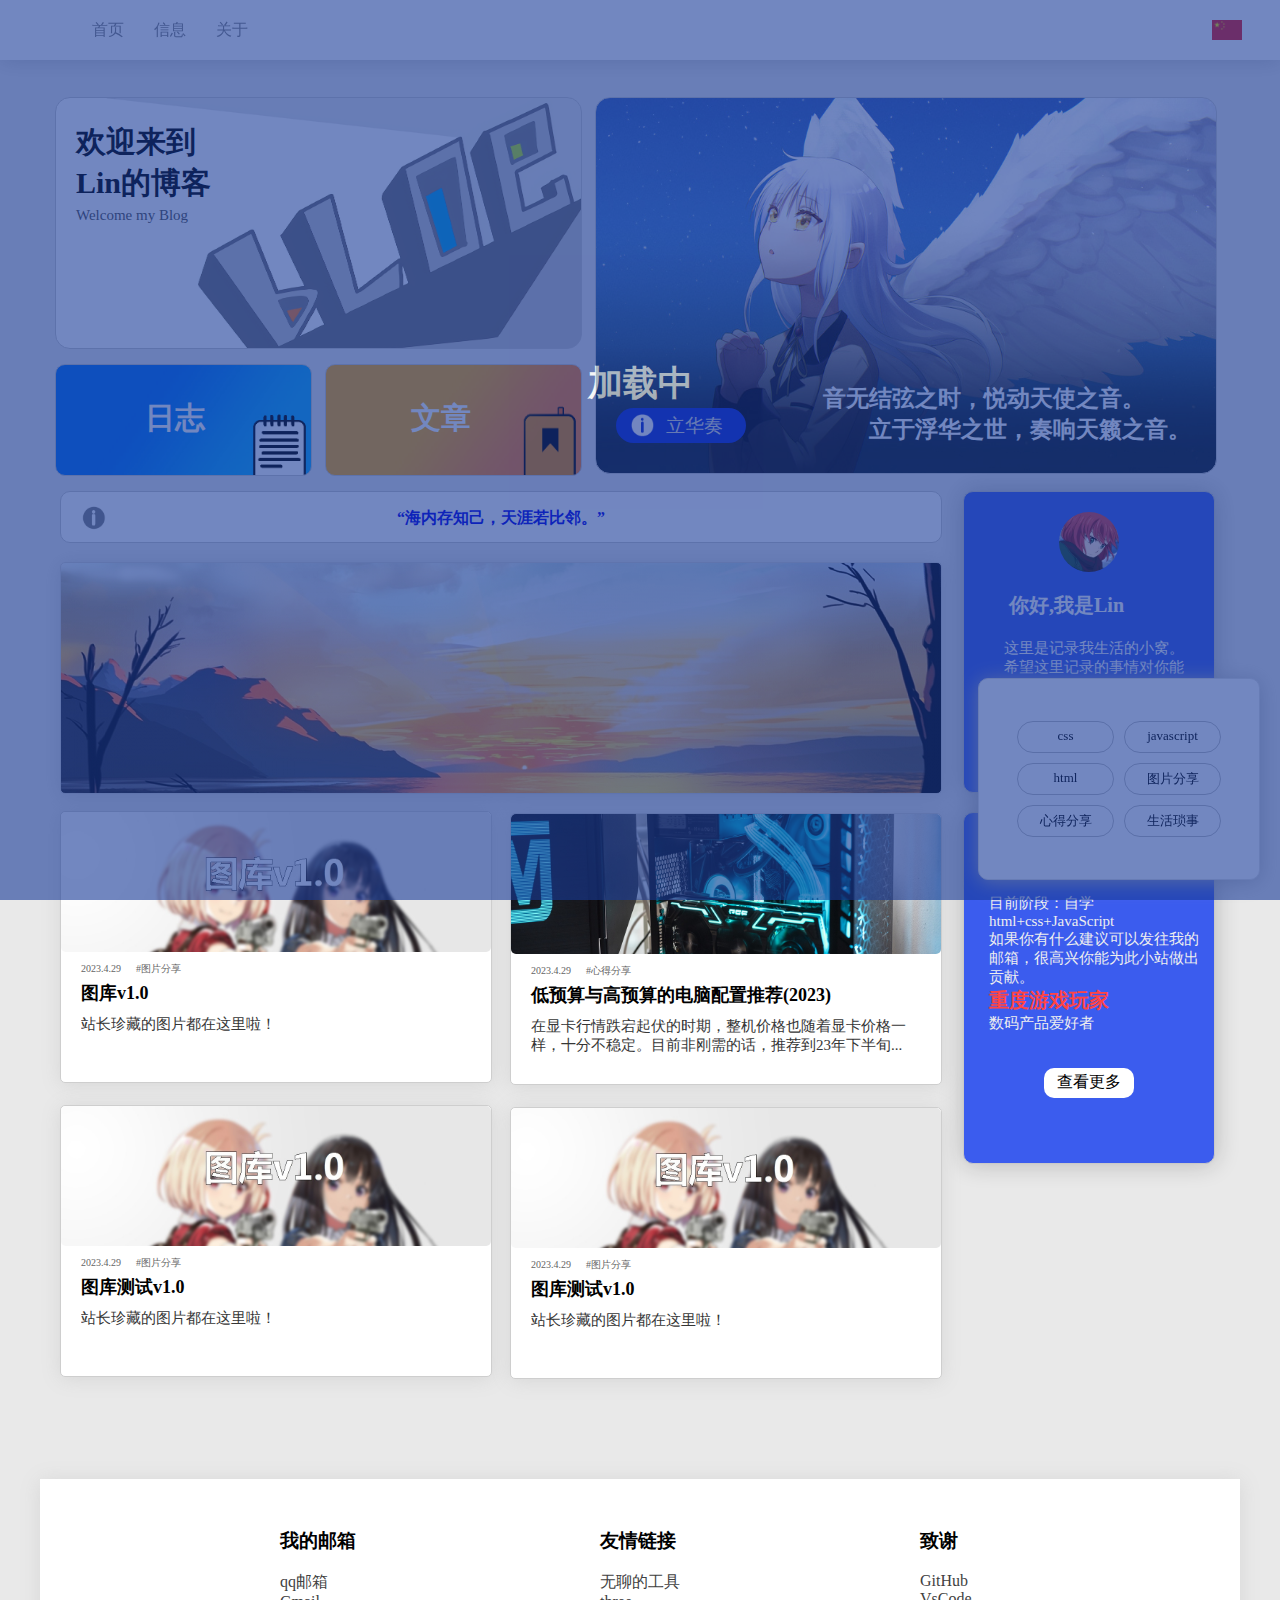
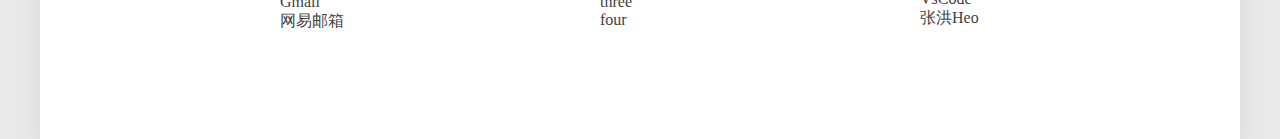
==== index.html @ e75328a0 "Add files via upload" ====
<!DOCTYPE html>
<html lang="en">
<head>
    <meta charset="UTF-8">
    <meta http-equiv="X-UA-Compatible" content="IE=edge">
    <meta name="viewport" content="width=device-width, initial-scale=1.0">
    <title>blog</title>
    <link rel="stylesheet" href="./css/top.css">
    <link rel="stylesheet" href="./css/home.css">
    <link rel="stylesheet" href="./css/home-m.css">
    <script src="https://code.jquery.com/jquery-3.5.1.min.js"></script>
    <script type="text/javascript">
        document.onreadystatechange = function() {
            if (document.readyState == "complete") {
                setTimeout(function() {
                    $(".loading").fadeOut(500);
                }, 500);
            }
        }
    </script>
</head>
<body>
     <!-- 加载页面 -->
     <div class="loading">
        <b id="jiazai" style="color: #ffffff; position: absolute; left: 50%;transform: translateX(-50%);top: 40%; font-size: 35px; ">加载中</b>
        <!-- <p style="color: #ffffff; position: absolute; left: 50%;transform: translateX(-50%);top: 50%; font-size: 17px; ">本网页自动播放音乐，注意调整音量！</p> -->
        <div class="loader"></div>
    </div>
    <div id="html">
    <div class="top">
        <div id="guoqi"><img src="./img/国旗1024.png" alt="" id="guoqi1"></div>
        <ul id="biaoqian">
            <li><a href="#">首页</a></li>
            <li><a href="#">信息</a></li>
            <li><a href="#about">关于</a></li>
        </ul>
    </div>
    
    <div class="tool">
        <div id="music">
            <iframe frameborder="no" border="0" loading="lazy" onload="alert('iframe lazy...'); marginwidth="0" marginheight="0" width=280 height=80 src="https://music.163.com/outchain/player?type=2&id=1903373190&auto=0&height=66"></iframe>
            <iframe frameborder="no" border="0" loading="lazy" onload="alert('iframe lazy...'); marginwidth="0" marginheight="0" width=280 height=80 src="https://music.163.com/outchain/player?type=2&id=1870469768&auto=0&height=66"></iframe>
        </div>
        <div class="classify"><p class="zi">css</p></div>
        <div class="classify"><p class="zi">javascript</p></div>
        <div class="classify"><p class="zi">html</p></div>
        <div class="classify"><p class="zi">图片分享</p></div>
        <div class="classify"><p class="zi">心得分享</p></div>
        <div class="classify"><p class="zi">生活琐事</p></div>
    </div>
    <!-- 主页 -->
    <div class="home">
        <div id="div5">
            <div id="div1" class="neiron" style="width:525px; background-image: url(./img/home1.png);background-repeat: no-repeat;">
            <b class="b" style="font-size:30px; margin: 20px; position: absolute; top: 20px;">欢迎来到<br>Lin的博客</b>
            <p style="position: absolute; top:105px; margin:20px; color: rgb(85, 85, 85); font-size: 15px;">Welcome my Blog</p></div>
        </div>
    <div id="div14">
        <div id="lan" class="neiron" style="position: absolute; left: 540px; top: 0px; height: 375px; background-image: url(./img/home.jpg); background-size: 140% 160%; background-repeat: no-repeat;">
            <b class="b" id="b003" style="color: white; position:absolute ;top:285px; font-size: 23px; right: 25px; font-family: KaiTi;" >
            音无结弦之时，悦动天使之音。<br>&nbsp&nbsp&nbsp&nbsp&nbsp&nbsp&nbsp&nbsp立于浮华之世，奏响天籁之音。
            </b>
            <div id="button" onclick="window.open('https://mzh.moegirl.org.cn/%E7%AB%8B%E5%8D%8E%E5%A5%8F');">
                <img id="img2" src="./img/about.png" alt="" style="width:23px; position:absolute; left: 15px; top: 6px;">
                <p id="p01" style="color: rgb(223, 223, 223); font-size: 19px; position: absolute; top: -14px; left: 50px;">立华奏</p>
            </div>
        </div>
    </div>

        <div id="div4">
            <div onclick="window.open('./log.html');" id="div2" class="anjian" style=" background-image: url(./img/log.jpg); background-size: 110% 110%; background-repeat: no-repeat;" >
            <b class="b01" id="b02" style="color:white; font-size:30px;">日志</b>
            </div>
            <div id="div3" class="anjian" style="background-image: url(./img/book.jpg); background-size: 110% 110%; background-repeat: no-repeat;">
            <b class="b01" id="b01" style="color:white; font-size:30px;">文章</b>
            </div>
        </div>
        
    <div id="div12">
        <div id="about" class="myself">
            <div id="div13" style="width:60px; height:60px; border-radius:100px ;background-color:white; margin: 0 auto; background-image: url(./img/头像.jpg);background-size: 110% 100%;"></div>
            <b id="b03" style="font-size: 20px; color:white; margin:20px; position: relative; top: 40px; left: 25px;">你好,我是Lin</b>
            <p style="font-size: 15px; color:white; margin:20px; padding-right: 20px; position: relative; top: 40px; left: 20px;">这里是记录我生活的小窝。<br>希望这里记录的事情对你能有所启发和帮助。</p>
            <div id="tiaozhuang" style="width:40px; height:40px; border-radius:100px ;background-color:white;position: relative; top: 60px; left: 20px; background-image: url(./img/bilibili.png); background-size: 100% 100%; background-repeat: no-repeat; "  onclick="window.open('https://space.bilibili.com/533679724');"></div>
            <div id="tiaozhuang" class="tiaozhuang" style= "width:40px; height:40px; border-radius:100px ;background-color:white;position: relative; top: 20px; left: 70px; background-image: url(./img/qq.png); background-size: 100% 105%; background-repeat: no-repeat;"   onclick="window.open('https://user.qzone.qq.com/2802286938');"></div>
        </div>
        <div id="about2" class="myself" style="position: absolute; top:730px; height:350px;" >
           <b style="color:white; font-size: 30px; position: relative; left: 80px; top: 25px;"> 关于我</b>
           <p style="color:rgb(238, 238, 238); font-size: 15px; position: relative; left: 25px; top: 25px;padding-right: 30px;">目前阶段：自学html+css+JavaScript<br>如果你有什么建议可以发往我的邮箱，很高兴你能为此小站做出贡献。<br><b style="font-size: 20px; color:rgb(255, 68, 68)">重度游戏玩家</b><br>数码产品爱好者</p>
           <div id="more" style="width:90px; height:30px; border-radius: 10px; background-color: white; margin: 0 auto; margin-top: 60px;"><p style="text-align:center;padding-top:4px;">查看更多</p></div>
        </div>
    </div>
        <div id="div6">
            <div id="like"><a class="like" href="https://hanyu.baidu.com/shici/detail?from=kg1&highlight=%E6%B5%B7%E5%86%85%E5%AD%98%E7%9F%A5%E5%B7%B1%EF%BC%8C%E5%A4%A9%E6%B6%AF%E8%8B%A5%E6%AF%94%E9%82%BB%E3%80%82&pid=3d477208770e4d68b84823c7b040a8d6&srcid=51369"><p style="text-align: center; font-weight:bold;">“海内存知己，天涯若比邻。”</p></a>
            <div id="button2">
                <img src="./img/about2.png" alt="" style="width:25px; position:absolute; top: 12px; margin-left: 20px;">
            </div>
        </div>
        </div>
        
    <div id="say" style="background-image:url(./img/sun.png) ;">
    </div>

    <div id="div11">
        <div id="div7" class="wenzhang">
           <div id="img1" style="width: 100%; height:140px; background-color: rgb(197, 197, 197); background-image: url(./img/neiron01.jpg); background-size: 100% 250%; background-repeat: no-repeat; border-radius: 5px;"></div>
           <p style="color:rgb(100, 100, 100); font-size: 10px; margin:20px; margin-top:10px; margin-bottom: 5px;">2023.4.29&nbsp;&nbsp;&nbsp;&nbsp;&nbsp;&nbsp;#图片分享</p>
           <div class="div15">
                <b class="b004" style="color: black; font-size: 18px; margin: 20px;">图库v1.0</b>
           </div>
           <p class="all" style="font-size:15px; color:#363636; margin-left: 20px; margin-top: 10px;  width: 390px; height: 230px; word-wrap:break-word; word-break:break-all; overflow: hidden;">
               站长珍藏的图片都在这里啦！</p>
        </div>
        <div id="div8" class="wenzhang">
            <div id="img1" style="width: 100%; height:140px; background-color: rgb(197, 197, 197); background-image: url(./img/neiron02.png); background-size: 100% 250%; background-repeat: no-repeat; border-radius: 5px; background-position: 20% 50%;"></div>
            <p style="color:rgb(100, 100, 100); font-size: 10px; margin:20px; margin-top:10px; margin-bottom: 5px;">2023.4.29&nbsp;&nbsp;&nbsp;&nbsp;&nbsp;&nbsp;#心得分享</p>
            <div class="div15">
                <b class="b004" style="color: black; font-size: 18px; margin: 20px;">低预算与高预算的电脑配置推荐(2023)</b>
            </div>
            <p class="all" style="font-size:15px; color:#363636; margin-left: 20px; margin-top: 10px;  width: 390px; height:40px; word-wrap:break-word; word-break:break-all; overflow: hidden;">
               在显卡行情跌宕起伏的时期，整机价格也随着显卡价格一样，十分不稳定。目前非刚需的话，推荐到23年下半旬...</p>
        </div>
        <div id="div9" class="wenzhang">
            <div id="img1" style="width: 100%; height:140px; background-color: rgb(197, 197, 197); background-image: url(./img/neiron01.jpg); background-size: 100% 250%; background-repeat: no-repeat; border-radius: 5px;"></div>
            <p style="color:rgb(100, 100, 100); font-size: 10px; margin:20px; margin-top:10px; margin-bottom: 5px;">2023.4.29&nbsp;&nbsp;&nbsp;&nbsp;&nbsp;&nbsp;#图片分享</p>
            <div class="div15">
                <b class="b004" style="color: black; font-size: 18px; margin: 20px;">图库测试v1.0</b>
            </div>
            <p class="all" style="font-size:15px; color:#363636; margin-left: 20px; margin-top: 10px;  width: 390px; height: 230px; word-wrap:break-word; word-break:break-all; overflow: hidden;">
                站长珍藏的图片都在这里啦！</p>
        </div>
        <div id="div10" class="wenzhang">
            <div id="img1" style="width: 100%; height:140px; background-color: rgb(197, 197, 197); background-image: url(./img/neiron01.jpg); background-size: 100% 250%; background-repeat: no-repeat; border-radius: 5px;"></div>
            <p style="color:rgb(100, 100, 100); font-size: 10px; margin:20px; margin-top:10px; margin-bottom: 5px;">2023.4.29&nbsp;&nbsp;&nbsp;&nbsp;&nbsp;&nbsp;#图片分享</p>
            <div class="div15">
                <b class="b004" style="color: black; font-size: 18px; margin: 20px;">图库测试v1.0</b>
            </div>
            <p class="all" style="font-size:15px; color:#363636; margin-left: 20px; margin-top: 10px;  width: 390px; height: 230px; word-wrap:break-word; word-break:break-all; overflow: hidden;">
                站长珍藏的图片都在这里啦！</p>
       </div>
    </div>
    <div id="weibu">
        <div class="bottom">
            <div style="width:80px; height:190px;">
                <h3>我的邮箱</h3>
                <div class="bottom2">
                    <a class="bottom3" href="">qq邮箱</a>
                    <a class="bottom3" href="">Gmail</a>
                    <a class="bottom3" href="">网易邮箱</a>
                </div>
            </div>
            <div style="width:80px; height:190px;">
                <h3>友情链接</h3>
                <div class="bottom2">
                    <a class="bottom3" href="">无聊的工具</a>
                    <a class="bottom3" href="">three</a>
                    <a class="bottom3" href="">four</a>
                </div>
            </div>
            <div style="width:80px; height:190px;">
                <h3>致谢</h3>
                <div class="bottom2">
                    <a class="bottom3" href="">GitHub</a>
                    <a class="bottom3" href="">VsCode</a>
                    <a class="bottom3" href="">张洪Heo</a>
                </div>
            </div>
        </div>
    </div>
</body>
</html>
---- css/top.css ----
body {
    margin: 0;
    background-color: rgb(233, 233, 233);
}
.top {
    height: 60px;
    width: 100%;
    background-color: rgb(255, 255, 255);
    box-shadow: 0 2px 20px 0 rgb(197, 197, 197);
    position: fixed;
    z-index: 99999;
}
ul {
    margin: 0;
    display: flex;
    padding: 20px 6vw;
}
.top li {
    padding: 0 15px;
    list-style:none
}
li a:link {
    color: rgb(136, 136, 136);
}
li a:visited{
    color: rgb(136, 136, 136);
}
li a:hover {
    color: rgb(25, 57, 201);
}
a{
    text-decoration:none;
    -webkit-transition-duration: 0.4s; /* Safari */
    transition-duration: 0.4s;
}
#guoqi1 {
    width: 30px;
}
#guoqi {
    float: right;
    padding: 20px 3vw;
}
---- css/home.css ----
body {
    width: 100%;
    height: 100%;
}
html {
    scroll-behavior: smooth;
}
.home {
    width: 1200px;
    height: 1100px;
    position: relative;
    left: 50%;
    transform: translateX(-50%);
    border: 2px solid rgb(233, 233, 233);
    top: 80px;
}
.neiron {
    width: 620px;
    height: 250px;
    border: 1px solid rgb(201, 201, 201);
    margin-top: 20px;
    border-radius: 15px;
    margin: 15px;
    background-color: rgb(255, 255, 255);
    -webkit-transition-duration: 0.8s; /* Safari */
    transition-duration: 0.8s;
}
.anjian {
    width: 255px;
    height: 110px;
    border: 1px solid rgb(201, 201, 201);
    border-radius: 10px;
    margin: 15px;
    background-color: rgb(255, 255, 255);
    -webkit-transition: all 250ms cubic-bezier(0.02, 0.01, 0.47, 1);
    transition: all 250ms cubic-bezier(.02, .01, .47, 1);   
}
.anjian:hover {
    transition-delay: 0s !important;
    box-shadow: 0px 0px 25px rgba(49, 49, 49, 0.24);
}
.myself {
    width: 250px;
    height: 300px;
    background-color: rgb(59, 92, 238);
    border-radius: 10px;
    border: 1px solid rgb(201, 201, 201);
    box-shadow: 0px 0px 25px rgba(24, 24, 24, 0.24);

}
#like {
    width: 880px;
    height: 50px;
    background-color: rgb(255, 255, 255);
    border-radius: 10px;
    border: 1px solid rgb(201, 201, 201);
    -webkit-transition-duration: 0.8s; /* Safari */
    transition-duration: 0.8s;
}
#like:hover {
    border: 1px solid rgb(25, 57, 201);
    box-shadow: 0 2px 20px 0 rgb(214, 214, 214);
    text-decoration:none;
}
.like:hover {
    color: rgb(25, 57, 201);
    -webkit-transition-duration: 0.4s; /* Safari */
    transition-duration: 0.4s;
}
a:visited{
    color: rgb(65, 65, 65);
}
#lan {
    -webkit-transition: all 250ms cubic-bezier(0.02, 0.01, 0.47, 1);
    transition: all 250ms cubic-bezier(.02, .01, .47, 1);
  }
#lan:hover {
    transform: translate(0,-2px);
    transition-delay: 0s !important;
    box-shadow: 0px 0px 25px rgba(49, 49, 49, 0.24);
}
#button {
    height: 35px;
    width: 130px;
    border-radius: 20px;
    background-color: rgb(14, 44, 214);
    position: absolute;
    top: 310px;
    left: 20px;
    -webkit-transition-duration: 0.4s; /* Safari */
    transition-duration: 0.4s;
}
#button:hover {
    background-color: rgb(13, 57, 255);
}
.b:hover {
    color: blue;
}
.b {
    -webkit-transition-duration: 0.7s; /* Safari */
    transition-duration: 0.7s;
}
#tiaozhuang {
    -webkit-transition-duration: 0.4s; /* Safari */
    transition-duration: 0.4s;   
}
#tiaozhuang:hover {
    transform: translate(0,-2px);
    transition-delay: 0s !important;
    box-shadow: 0px 0px 25px rgba(49, 49, 49, 0.24);
}

.wenzhang {
    width: 430px;
    height: 270px;
    background-color: rgb(255, 255, 255);
    border: 1px solid rgb(206, 206, 206);
    position: relative;
    border-radius: 5px;
    -webkit-transition-duration: 0.4s; /* Safari */
    transition-duration: 0.4s;   
    box-shadow: 0 2px 20px 0 rgb(214, 214, 214);
}
#weibu {
    width: 100%;
    height: 260px;
    background-color: white;
    position: relative;
    top: -100px;
    box-shadow: 0 2px 20px 0 rgb(214, 214, 214);
}
.wenzhang:hover {
    border: 1px solid blue;
}
#div1 {
    background-size: 110% 110%; 
}
#more {
    -webkit-transition-duration: 0.4s; /* Safari */
    transition-duration: 0.4s;  
}
#more:hover {
    color: white;
    background-color: black !important;
}
.bottom {
    display: flex;
    justify-content: space-evenly;
    padding-top: 30px;
}
.bottom2 {
    display: flex;
    flex-direction: column;
}
.bottom3:hover {
    color: blue;
}
/* 加载页面 */
.loading {
    width: 100%;
    height: 100%;
    position: fixed;
    top: 0;
    left: 0;
    background-color: rgb(23, 57, 151);
    z-index: 9999999;
}
#say {
    width: 880px;
    height: 230px;
    background-color: rgb(255, 255, 255);
    position: absolute;
    top: 480px;
    margin-left: 20px;
    border: 1px solid rgb(207, 207, 207);
    border-radius: 5px;
    box-shadow: 0 2px 20px 0 rgb(206, 206, 206);
    -webkit-transition-duration: 0.4s; /* Safari */
    transition-duration: 0.4s;  
}
#say:hover {
    filter: brightness(70%);
}

.tool {
    height: 200px;
    width: 280px;
    background-color: rgb(255, 255, 255);
    z-index: 99999;
    position: absolute;
    right:20px;
    bottom: 20px;
    position: fixed;
    border-radius: 10px;
    border: 1px solid rgb(226, 226, 226);
    box-shadow: 0 2px 20px 0 rgb(185, 184, 184);
    display: flex;
    flex-wrap: wrap;
    align-content: center;
    justify-content: center;
}
.classify {
    height: 30px;
    width: 95px;
    background-color: rgb(255, 255, 255);
    border-radius: 20px;
    margin: 5px;
    -webkit-transition-duration: 0.4s; /* Safari */
    transition-duration: 0.4s; 
    border: 1px solid rgb(194, 194, 194);
}
.classify:hover {
    background-color: blue;
    color: white;
    box-shadow: 0 2px 20px 0 rgb(185, 184, 184);

}

.zi {
    margin: 0;
    margin-top: 6px;
    text-align: center;
    font-size: 13px;
}
#music {
    height: 300px;
    width: 280px;
    background-color: rgb(255, 255, 255);
    z-index: 99999;
    position: absolute;
    right:20px;
    bottom: 210px;
    position: fixed;
    border-radius: 10px;
    border: 1px solid rgb(226, 226, 226);
    display: none;
    border-bottom-left-radius: 0;
    border-bottom-right-radius: 0;
}






















@media (min-width:426px) {
    .tool:hover #music {
        display: block;
    }
    #div3 {
        position: absolute; 
        left:270px; 
        top:267px; 
    }
    #b01 {
        position:absolute; 
        left:85px; 
        margin-top: 33px;
    }
    #b02 {
        position:absolute; 
        left:105px; 
        margin-top: 33px;
    }
    #like {
        position: absolute;
        left: 20px;
    }
    #div7 {
        top:320px; 
        left:20px;
    }
    #div8 {
        left:470px; 
        top: 50px;
    }
    #div9 {
        top:70px; 
        left:20px;
    }
    #div10 {
        top:-200px;
         left:470px;
    }
    #div13 {
        position: relative;
        top: 20px;
    }
    .myself {
        position: absolute;
        right: 25px;
    }
}
---- css/home-m.css ----
@media (max-width:425px) {
    .home {
        width: 100%;
    }
    #div1 {
        width: 300px !important;
        height: 180px !important; 
        background-size: 180% 110%;
        background-position: -40% 40%;
        margin: 0 !important; 
    }

    #div2 {
        width: 140px;
        height: 70px;
        margin: 0 auto;
        margin-top: 15px;
    }
    #div3 {
        width: 140px;
        height: 70px;
        margin: 0 auto;
        margin-top: 15px;
    }
    #b01 {
        font-size: 20px !important;
        position: relative;
        left: 40px;
        top: 20px;
    }
    #b02 {
        font-size: 20px !important;
        position: relative;
        left: 45px;
        top: 20px;
    }
    #div4 {
        display: flex;
        justify-content: space-evenly;
        width: 320px;
        margin: 0 auto;
    }
    #div5 {
        display: flex;
        justify-content: space-evenly;
        width: 320px;
        margin: 0 auto;
    }
    #like {
        margin-top: 10px;
        width: 300px;
        
    }
    #div6 {
        display: flex;
        justify-content: center;
        width: 320px;
        margin: 0 auto;
    }
    #button2 {
        display: none;
    }
    #div11 {
        display: flex;
        flex-direction: column;
        width: 320px;
        margin: 0 auto;
        align-items: center;
    }
    .wenzhang {
        width: 290px;
        height: 230px;
        position: relative;
        margin-top: 20px;
        top: 420px;
    }
    #img1 {
        background-size: 120% 200% !important; 
        background-position: 40% 0%;
    }

    #div12 {
        display: flex;
        width: 320px;
        margin: 0 auto;
        justify-content: center;
    }
    #about {
        position: absolute;
        top: 1800px;
        margin: 0 auto;
    }
    #div13 {
        top: 20px;
        position: relative;
    }
    #about2 {
        position: absolute;
        top: 2120px !important;
        margin:0 auto;
    }
    #lan {
        width: 300px;
        height: 180px !important;
        top: 345px !important;
        left: 10px !important;
        right: 10px !important;
        margin: 0 auto !important;
    }
    #div14 {
        width: 300px;
        margin: 0 auto;
    }
    #b003 {
        font-size: 15px !important;
        top: 130px !important;
        right: 10px !important;
    }
    #button {
        top:50px;
        left: 160px !important;
        height: 25px;
        width: 85px;
    }
    #p01 {
        font-size: 13px !important;
        top: -9px !important;
        left: 30px !important;
    }
    #img2 {
        width: 18px !important;
        top: 4px !important;
        left: 5px !important;
    }
    .div15 {
        width: 250px; 
        margin:0 auto;
    }
    .b004 {
        margin: 0 !important;
        font-size: 17px !important;
    }
    iframe {
        display: none;
    }
    #weibu {
        position: relative;
        top: 1200px;
        width: 320px;
        margin: 0 auto;
    }
    .bottom2 {
        width: 80px;
        overflow: hidden;
    }
    #say {
        display: none;
    }
    .all {
        display: none;
    }
    .tool {
        position: absolute;
        top: 630px;
        z-index: 0;
        left: 50%;
        transform: translateX(-50%);
    }
}
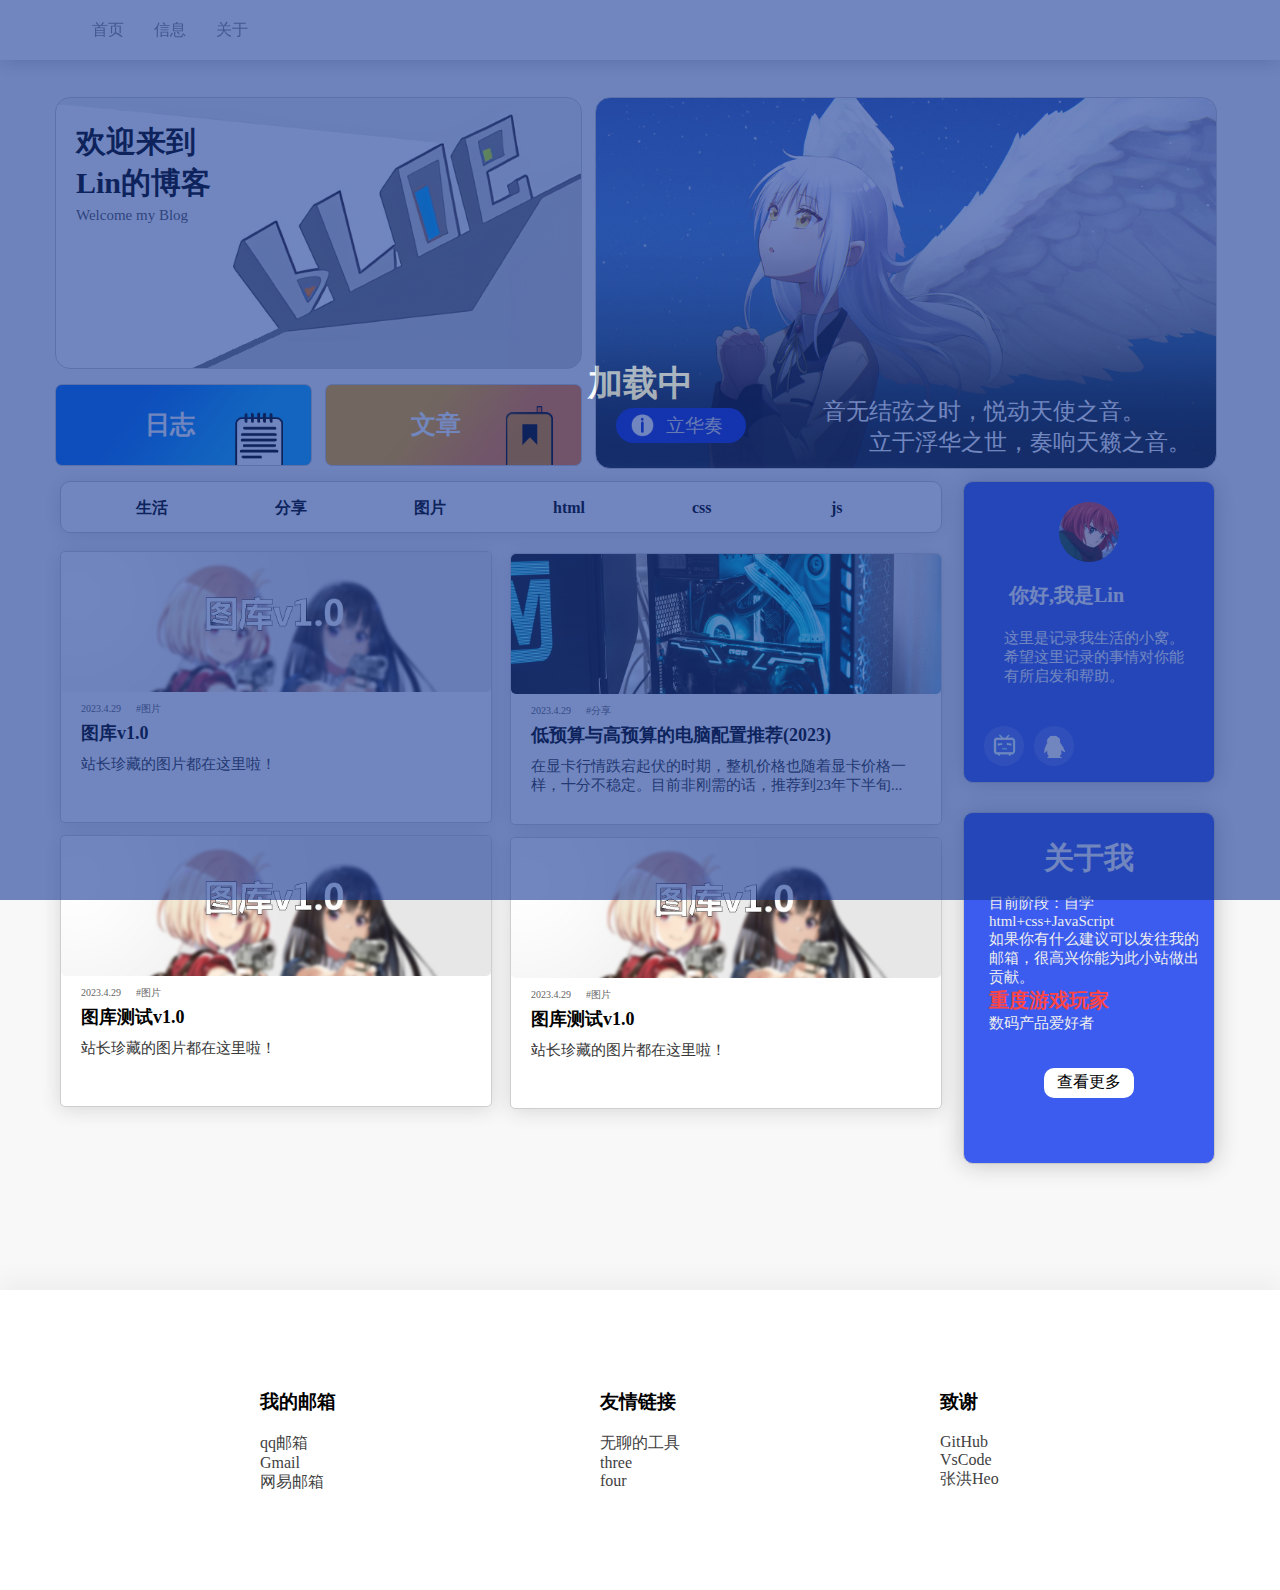
==== commit 2c62d30c: "Add files via upload" ====
--- a/index.html
+++ b/index.html
@@ -28,117 +28,13 @@
     </div>
     <div id="html">
     <div class="top">
-        <div id="guoqi"><img src="./img/国旗1024.png" alt="" id="guoqi1"></div>
         <ul id="biaoqian">
             <li><a href="#">首页</a></li>
             <li><a href="#">信息</a></li>
             <li><a href="#about">关于</a></li>
         </ul>
     </div>
-    
-    <div class="tool">
-        <div id="music">
-            <iframe frameborder="no" border="0" loading="lazy" onload="alert('iframe lazy...'); marginwidth="0" marginheight="0" width=280 height=80 src="https://music.163.com/outchain/player?type=2&id=1903373190&auto=0&height=66"></iframe>
-            <iframe frameborder="no" border="0" loading="lazy" onload="alert('iframe lazy...'); marginwidth="0" marginheight="0" width=280 height=80 src="https://music.163.com/outchain/player?type=2&id=1870469768&auto=0&height=66"></iframe>
-        </div>
-        <div class="classify"><p class="zi">css</p></div>
-        <div class="classify"><p class="zi">javascript</p></div>
-        <div class="classify"><p class="zi">html</p></div>
-        <div class="classify"><p class="zi">图片分享</p></div>
-        <div class="classify"><p class="zi">心得分享</p></div>
-        <div class="classify"><p class="zi">生活琐事</p></div>
-    </div>
-    <!-- 主页 -->
-    <div class="home">
-        <div id="div5">
-            <div id="div1" class="neiron" style="width:525px; background-image: url(./img/home1.png);background-repeat: no-repeat;">
-            <b class="b" style="font-size:30px; margin: 20px; position: absolute; top: 20px;">欢迎来到<br>Lin的博客</b>
-            <p style="position: absolute; top:105px; margin:20px; color: rgb(85, 85, 85); font-size: 15px;">Welcome my Blog</p></div>
-        </div>
-    <div id="div14">
-        <div id="lan" class="neiron" style="position: absolute; left: 540px; top: 0px; height: 375px; background-image: url(./img/home.jpg); background-size: 140% 160%; background-repeat: no-repeat;">
-            <b class="b" id="b003" style="color: white; position:absolute ;top:285px; font-size: 23px; right: 25px; font-family: KaiTi;" >
-            音无结弦之时，悦动天使之音。<br>&nbsp&nbsp&nbsp&nbsp&nbsp&nbsp&nbsp&nbsp立于浮华之世，奏响天籁之音。
-            </b>
-            <div id="button" onclick="window.open('https://mzh.moegirl.org.cn/%E7%AB%8B%E5%8D%8E%E5%A5%8F');">
-                <img id="img2" src="./img/about.png" alt="" style="width:23px; position:absolute; left: 15px; top: 6px;">
-                <p id="p01" style="color: rgb(223, 223, 223); font-size: 19px; position: absolute; top: -14px; left: 50px;">立华奏</p>
-            </div>
-        </div>
-    </div>
-
-        <div id="div4">
-            <div onclick="window.open('./log.html');" id="div2" class="anjian" style=" background-image: url(./img/log.jpg); background-size: 110% 110%; background-repeat: no-repeat;" >
-            <b class="b01" id="b02" style="color:white; font-size:30px;">日志</b>
-            </div>
-            <div id="div3" class="anjian" style="background-image: url(./img/book.jpg); background-size: 110% 110%; background-repeat: no-repeat;">
-            <b class="b01" id="b01" style="color:white; font-size:30px;">文章</b>
-            </div>
-        </div>
-        
-    <div id="div12">
-        <div id="about" class="myself">
-            <div id="div13" style="width:60px; height:60px; border-radius:100px ;background-color:white; margin: 0 auto; background-image: url(./img/头像.jpg);background-size: 110% 100%;"></div>
-            <b id="b03" style="font-size: 20px; color:white; margin:20px; position: relative; top: 40px; left: 25px;">你好,我是Lin</b>
-            <p style="font-size: 15px; color:white; margin:20px; padding-right: 20px; position: relative; top: 40px; left: 20px;">这里是记录我生活的小窝。<br>希望这里记录的事情对你能有所启发和帮助。</p>
-            <div id="tiaozhuang" style="width:40px; height:40px; border-radius:100px ;background-color:white;position: relative; top: 60px; left: 20px; background-image: url(./img/bilibili.png); background-size: 100% 100%; background-repeat: no-repeat; "  onclick="window.open('https://space.bilibili.com/533679724');"></div>
-            <div id="tiaozhuang" class="tiaozhuang" style= "width:40px; height:40px; border-radius:100px ;background-color:white;position: relative; top: 20px; left: 70px; background-image: url(./img/qq.png); background-size: 100% 105%; background-repeat: no-repeat;"   onclick="window.open('https://user.qzone.qq.com/2802286938');"></div>
-        </div>
-        <div id="about2" class="myself" style="position: absolute; top:730px; height:350px;" >
-           <b style="color:white; font-size: 30px; position: relative; left: 80px; top: 25px;"> 关于我</b>
-           <p style="color:rgb(238, 238, 238); font-size: 15px; position: relative; left: 25px; top: 25px;padding-right: 30px;">目前阶段：自学html+css+JavaScript<br>如果你有什么建议可以发往我的邮箱，很高兴你能为此小站做出贡献。<br><b style="font-size: 20px; color:rgb(255, 68, 68)">重度游戏玩家</b><br>数码产品爱好者</p>
-           <div id="more" style="width:90px; height:30px; border-radius: 10px; background-color: white; margin: 0 auto; margin-top: 60px;"><p style="text-align:center;padding-top:4px;">查看更多</p></div>
-        </div>
-    </div>
-        <div id="div6">
-            <div id="like"><a class="like" href="https://hanyu.baidu.com/shici/detail?from=kg1&highlight=%E6%B5%B7%E5%86%85%E5%AD%98%E7%9F%A5%E5%B7%B1%EF%BC%8C%E5%A4%A9%E6%B6%AF%E8%8B%A5%E6%AF%94%E9%82%BB%E3%80%82&pid=3d477208770e4d68b84823c7b040a8d6&srcid=51369"><p style="text-align: center; font-weight:bold;">“海内存知己，天涯若比邻。”</p></a>
-            <div id="button2">
-                <img src="./img/about2.png" alt="" style="width:25px; position:absolute; top: 12px; margin-left: 20px;">
-            </div>
-        </div>
-        </div>
-        
-    <div id="say" style="background-image:url(./img/sun.png) ;">
-    </div>
-
-    <div id="div11">
-        <div id="div7" class="wenzhang">
-           <div id="img1" style="width: 100%; height:140px; background-color: rgb(197, 197, 197); background-image: url(./img/neiron01.jpg); background-size: 100% 250%; background-repeat: no-repeat; border-radius: 5px;"></div>
-           <p style="color:rgb(100, 100, 100); font-size: 10px; margin:20px; margin-top:10px; margin-bottom: 5px;">2023.4.29&nbsp;&nbsp;&nbsp;&nbsp;&nbsp;&nbsp;#图片分享</p>
-           <div class="div15">
-                <b class="b004" style="color: black; font-size: 18px; margin: 20px;">图库v1.0</b>
-           </div>
-           <p class="all" style="font-size:15px; color:#363636; margin-left: 20px; margin-top: 10px;  width: 390px; height: 230px; word-wrap:break-word; word-break:break-all; overflow: hidden;">
-               站长珍藏的图片都在这里啦！</p>
-        </div>
-        <div id="div8" class="wenzhang">
-            <div id="img1" style="width: 100%; height:140px; background-color: rgb(197, 197, 197); background-image: url(./img/neiron02.png); background-size: 100% 250%; background-repeat: no-repeat; border-radius: 5px; background-position: 20% 50%;"></div>
-            <p style="color:rgb(100, 100, 100); font-size: 10px; margin:20px; margin-top:10px; margin-bottom: 5px;">2023.4.29&nbsp;&nbsp;&nbsp;&nbsp;&nbsp;&nbsp;#心得分享</p>
-            <div class="div15">
-                <b class="b004" style="color: black; font-size: 18px; margin: 20px;">低预算与高预算的电脑配置推荐(2023)</b>
-            </div>
-            <p class="all" style="font-size:15px; color:#363636; margin-left: 20px; margin-top: 10px;  width: 390px; height:40px; word-wrap:break-word; word-break:break-all; overflow: hidden;">
-               在显卡行情跌宕起伏的时期，整机价格也随着显卡价格一样，十分不稳定。目前非刚需的话，推荐到23年下半旬...</p>
-        </div>
-        <div id="div9" class="wenzhang">
-            <div id="img1" style="width: 100%; height:140px; background-color: rgb(197, 197, 197); background-image: url(./img/neiron01.jpg); background-size: 100% 250%; background-repeat: no-repeat; border-radius: 5px;"></div>
-            <p style="color:rgb(100, 100, 100); font-size: 10px; margin:20px; margin-top:10px; margin-bottom: 5px;">2023.4.29&nbsp;&nbsp;&nbsp;&nbsp;&nbsp;&nbsp;#图片分享</p>
-            <div class="div15">
-                <b class="b004" style="color: black; font-size: 18px; margin: 20px;">图库测试v1.0</b>
-            </div>
-            <p class="all" style="font-size:15px; color:#363636; margin-left: 20px; margin-top: 10px;  width: 390px; height: 230px; word-wrap:break-word; word-break:break-all; overflow: hidden;">
-                站长珍藏的图片都在这里啦！</p>
-        </div>
-        <div id="div10" class="wenzhang">
-            <div id="img1" style="width: 100%; height:140px; background-color: rgb(197, 197, 197); background-image: url(./img/neiron01.jpg); background-size: 100% 250%; background-repeat: no-repeat; border-radius: 5px;"></div>
-            <p style="color:rgb(100, 100, 100); font-size: 10px; margin:20px; margin-top:10px; margin-bottom: 5px;">2023.4.29&nbsp;&nbsp;&nbsp;&nbsp;&nbsp;&nbsp;#图片分享</p>
-            <div class="div15">
-                <b class="b004" style="color: black; font-size: 18px; margin: 20px;">图库测试v1.0</b>
-            </div>
-            <p class="all" style="font-size:15px; color:#363636; margin-left: 20px; margin-top: 10px;  width: 390px; height: 230px; word-wrap:break-word; word-break:break-all; overflow: hidden;">
-                站长珍藏的图片都在这里啦！</p>
-       </div>
-    </div>
+    <!-- 底部栏 -->
     <div id="weibu">
         <div class="bottom">
             <div style="width:80px; height:190px;">
@@ -167,5 +63,100 @@
             </div>
         </div>
     </div>
+
+    <!-- 主页 -->
+    <div class="home">
+        <div id="div5">
+            <div id="div1" class="neiron" style="width:525px; background-image: url(./img/homem.png);background-repeat: no-repeat;">
+            <b class="b" style="font-size:30px; margin: 20px; position: absolute; top: 20px;">欢迎来到<br>Lin的博客</b>
+            <p style="position: absolute; top:105px; margin:20px; color: rgb(85, 85, 85); font-size: 15px;">Welcome my Blog</p></div>
+        </div>
+    <div id="div14">
+        <div id="lan" class="neiron" style="position: absolute; left: 540px; top: 0px; height: 370px; background-image: url(./img/home.jpg); background-size: 140% 160%; background-repeat: no-repeat;">
+            <p class="b" id="b003" style="color: white; position:absolute ;top:275px; font-size: 23px; right: 25px; font-family: KaiTi;" >
+            音无结弦之时，悦动天使之音。<br>&nbsp&nbsp&nbsp&nbsp&nbsp&nbsp&nbsp&nbsp立于浮华之世，奏响天籁之音。
+            </p>
+            <div id="button">
+                <img id="img2" src="./img/about.png" alt="" style="width:23px; position:absolute; left: 15px; top: 6px;">
+                <p id="p01" style="color: rgb(223, 223, 223); font-size: 19px; position: absolute; top: -14px; left: 50px;">立华奏</p>
+            </div>
+        </div>
+    </div>
+
+        <div id="div4">
+            <div onclick="window.open('./log.html','_self');" id="div2" class="anjian" style=" background-image: url(./img/log.jpg); background-size: 100% 130%; background-repeat: no-repeat; background-position: 0 -15px;" >
+            <b class="b01" id="b02" style="color:white; font-size:25px;">日志</b>
+            </div>
+            <div id="div3" class="anjian" style="background-image: url(./img/book.jpg); background-size: 100% 130%; background-position: 0 -15px; background-repeat: no-repeat;">
+            <b class="b01" id="b01" style="color:white; font-size:25px;">文章</b>
+            </div>
+        </div>
+        
+    <div id="div12">
+        <div id="about" class="myself">
+            <div id="div13" style="width:60px; height:60px; border-radius:100px ;background-color:white; margin: 0 auto; background-image: url(./img/头像.jpg);background-size: 110% 100%;"></div>
+            <b id="b03" style="font-size: 20px; color:white; margin:20px; position: relative; top: 40px; left: 25px;">你好,我是Lin</b>
+            <p style="font-size: 15px; color:white; margin:20px; padding-right: 20px; position: relative; top: 40px; left: 20px;">这里是记录我生活的小窝。<br>希望这里记录的事情对你能有所启发和帮助。</p>
+            <div id="tiaozhuang" style="width:40px; height:40px; border-radius:100px ;background-color:white;position: relative; top: 60px; left: 20px; background-image: url(./img/bilibili.png); background-size: 100% 100%; background-repeat: no-repeat; "  onclick="window.open('https://space.bilibili.com/533679724');"></div>
+            <div id="tiaozhuang" class="tiaozhuang" style= "width:40px; height:40px; border-radius:100px ;background-color:white;position: relative; top: 20px; left: 70px; background-image: url(./img/qq.png); background-size: 100% 105%; background-repeat: no-repeat;"   onclick="window.open('https://user.qzone.qq.com/2802286938');"></div>
+        </div>
+        <div id="about2" class="myself" style="position: absolute; top:730px; height:350px;" >
+           <b style="color:white; font-size: 30px; position: relative; left: 80px; top: 25px;"> 关于我</b>
+           <p style="color:rgb(238, 238, 238); font-size: 15px; position: relative; left: 25px; top: 25px;padding-right: 30px;">目前阶段：自学html+css+JavaScript<br>如果你有什么建议可以发往我的邮箱，很高兴你能为此小站做出贡献。<br><b style="font-size: 20px; color:rgb(255, 68, 68)">重度游戏玩家</b><br>数码产品爱好者</p>
+           <div id="more" style="width:90px; height:30px; border-radius: 10px; background-color: white; margin: 0 auto; margin-top: 60px;"><p style="text-align:center;padding-top:4px;">查看更多</p></div>
+        </div>
+    </div>
+        <div id="div6">
+            <div id="like">
+                <div class="biaoqian"><a class="like" ><p style="font-weight:bold;">生活</p></a></div>
+                <div class="biaoqian"><a class="like" ><p style="font-weight:bold;">分享</p></a></div>
+                <div class="biaoqian"><a class="like" ><p style="font-weight:bold;">图片</p></a></div>
+                <div class="biaoqian"><a class="like" ><p style="font-weight:bold;">html</p></a></div>
+                <div class="biaoqian"><a class="like" ><p style="font-weight:bold;">css</p></a></div>
+                <div class="biaoqian"><a class="like" ><p style="font-weight:bold;">js</p></a></div>
+                
+        </div>
+        </div>
+        
+
+
+    <div id="div11">
+        <div id="div7" class="wenzhang">
+           <div id="img1" style="width: 100%; height:140px; background-color: rgb(197, 197, 197); background-image: url(./img/neiron01.jpg); background-size: 100% 250%; background-repeat: no-repeat; border-radius: 5px;"></div>
+           <p style="color:rgb(100, 100, 100); font-size: 10px; margin:20px; margin-top:10px; margin-bottom: 5px;">2023.4.29&nbsp;&nbsp;&nbsp;&nbsp;&nbsp;&nbsp;#图片</p>
+           <div class="div15">
+                <b class="b004" style="color: black; font-size: 18px; margin: 20px;">图库v1.0</b>
+           </div>
+           <p class="all" style="font-size:15px; color:#363636; margin-left: 20px; margin-top: 10px;  width: 390px; height: 230px; word-wrap:break-word; word-break:break-all; overflow: hidden;">
+               站长珍藏的图片都在这里啦！</p>
+        </div>
+        <div id="div8" class="wenzhang" onclick="window.open('./001.html','_self');">
+            <div id="img1" style="width: 100%; height:140px; background-color: rgb(197, 197, 197); background-image: url(./img/neiron02.png); background-size: 100% 250%; background-repeat: no-repeat; border-radius: 5px; background-position: 20% 50%;"></div>
+            <p style="color:rgb(100, 100, 100); font-size: 10px; margin:20px; margin-top:10px; margin-bottom: 5px;">2023.4.29&nbsp;&nbsp;&nbsp;&nbsp;&nbsp;&nbsp;#分享</p>
+            <div class="div15">
+                <b class="b004" style="color: black; font-size: 18px; margin: 20px;">低预算与高预算的电脑配置推荐(2023)</b>
+            </div>
+            <p class="all" style="font-size:15px; color:#363636; margin-left: 20px; margin-top: 10px;  width: 390px; height:40px; word-wrap:break-word; word-break:break-all; overflow: hidden;">
+               在显卡行情跌宕起伏的时期，整机价格也随着显卡价格一样，十分不稳定。目前非刚需的话，推荐到23年下半旬...</p>
+        </div>
+        <div id="div9" class="wenzhang">
+            <div id="img1" style="width: 100%; height:140px; background-color: rgb(197, 197, 197); background-image: url(./img/neiron01.jpg); background-size: 100% 250%; background-repeat: no-repeat; border-radius: 5px;"></div>
+            <p style="color:rgb(100, 100, 100); font-size: 10px; margin:20px; margin-top:10px; margin-bottom: 5px;">2023.4.29&nbsp;&nbsp;&nbsp;&nbsp;&nbsp;&nbsp;#图片</p>
+            <div class="div15">
+                <b class="b004" style="color: black; font-size: 18px; margin: 20px;">图库测试v1.0</b>
+            </div>
+            <p class="all" style="font-size:15px; color:#363636; margin-left: 20px; margin-top: 10px;  width: 390px; height: 230px; word-wrap:break-word; word-break:break-all; overflow: hidden;">
+                站长珍藏的图片都在这里啦！</p>
+        </div>
+        <div id="div10" class="wenzhang">
+            <div id="img1" style="width: 100%; height:140px; background-color: rgb(197, 197, 197); background-image: url(./img/neiron01.jpg); background-size: 100% 250%; background-repeat: no-repeat; border-radius: 5px;"></div>
+            <p style="color:rgb(100, 100, 100); font-size: 10px; margin:20px; margin-top:10px; margin-bottom: 5px;">2023.4.29&nbsp;&nbsp;&nbsp;&nbsp;&nbsp;&nbsp;#图片</p>
+            <div class="div15">
+                <b class="b004" style="color: black; font-size: 18px; margin: 20px;">图库测试v1.0</b>
+            </div>
+            <p class="all" style="font-size:15px; color:#363636; margin-left: 20px; margin-top: 10px;  width: 390px; height: 230px; word-wrap:break-word; word-break:break-all; overflow: hidden;">
+                站长珍藏的图片都在这里啦！</p>
+       </div>
+    </div>
 </body>
 </html>--- a/css/top.css
+++ b/css/top.css
@@ -1,6 +1,6 @@
 body {
     margin: 0;
-    background-color: rgb(233, 233, 233);
+    background-color: rgb(248, 248, 248);
 }
 .top {
     height: 60px;
@@ -33,10 +33,3 @@
     -webkit-transition-duration: 0.4s; /* Safari */
     transition-duration: 0.4s;
 }
-#guoqi1 {
-    width: 30px;
-}
-#guoqi {
-    float: right;
-    padding: 20px 3vw;
-}
--- a/css/home.css
+++ b/css/home.css
@@ -11,12 +11,12 @@
     position: relative;
     left: 50%;
     transform: translateX(-50%);
-    border: 2px solid rgb(233, 233, 233);
+    border: 2px solid rgb(248, 248, 248);
     top: 80px;
 }
 .neiron {
     width: 620px;
-    height: 250px;
+    height: 270px;
     border: 1px solid rgb(201, 201, 201);
     margin-top: 20px;
     border-radius: 15px;
@@ -27,17 +27,17 @@
 }
 .anjian {
     width: 255px;
-    height: 110px;
-    border: 1px solid rgb(201, 201, 201);
-    border-radius: 10px;
+    height: 80px;
+    border: 1px solid rgb(201, 201, 201);
+    border-radius: 7px;
     margin: 15px;
     background-color: rgb(255, 255, 255);
     -webkit-transition: all 250ms cubic-bezier(0.02, 0.01, 0.47, 1);
-    transition: all 250ms cubic-bezier(.02, .01, .47, 1);   
+    transition: all 250ms cubic-bezier(.02, .01, .47, 1); 
 }
 .anjian:hover {
     transition-delay: 0s !important;
-    box-shadow: 0px 0px 25px rgba(49, 49, 49, 0.24);
+    box-shadow: 2px 5px 5px rgb(22, 22, 22, 0.24);
 }
 .myself {
     width: 250px;
@@ -56,6 +56,8 @@
     border: 1px solid rgb(201, 201, 201);
     -webkit-transition-duration: 0.8s; /* Safari */
     transition-duration: 0.8s;
+    z-index: 9;
+    box-shadow: 0 2px 20px 0 rgb(214, 214, 214);
 }
 #like:hover {
     border: 1px solid rgb(25, 57, 201);
@@ -75,9 +77,8 @@
     transition: all 250ms cubic-bezier(.02, .01, .47, 1);
   }
 #lan:hover {
-    transform: translate(0,-2px);
-    transition-delay: 0s !important;
     box-shadow: 0px 0px 25px rgba(49, 49, 49, 0.24);
+    filter: brightness(50%);
 }
 #button {
     height: 35px;
@@ -90,9 +91,6 @@
     -webkit-transition-duration: 0.4s; /* Safari */
     transition-duration: 0.4s;
 }
-#button:hover {
-    background-color: rgb(13, 57, 255);
-}
 .b:hover {
     color: blue;
 }
@@ -109,7 +107,6 @@
     transition-delay: 0s !important;
     box-shadow: 0px 0px 25px rgba(49, 49, 49, 0.24);
 }
-
 .wenzhang {
     width: 430px;
     height: 270px;
@@ -123,14 +120,15 @@
 }
 #weibu {
     width: 100%;
-    height: 260px;
-    background-color: white;
-    position: relative;
-    top: -100px;
-    box-shadow: 0 2px 20px 0 rgb(214, 214, 214);
+    height: 300px;
+    position: absolute;
+    top: 1290px;
+    background-color: rgb(255, 255, 255);
+    box-shadow: 0px -10px 20px 0 rgb(238, 238, 238);
 }
 .wenzhang:hover {
     border: 1px solid blue;
+    filter: blur(1px);
 }
 #div1 {
     background-size: 110% 110%; 
@@ -146,7 +144,7 @@
 .bottom {
     display: flex;
     justify-content: space-evenly;
-    padding-top: 30px;
+    padding-top: 80px;
 }
 .bottom2 {
     display: flex;
@@ -165,137 +163,47 @@
     background-color: rgb(23, 57, 151);
     z-index: 9999999;
 }
-#say {
-    width: 880px;
-    height: 230px;
-    background-color: rgb(255, 255, 255);
-    position: absolute;
-    top: 480px;
-    margin-left: 20px;
-    border: 1px solid rgb(207, 207, 207);
-    border-radius: 5px;
-    box-shadow: 0 2px 20px 0 rgb(206, 206, 206);
-    -webkit-transition-duration: 0.4s; /* Safari */
-    transition-duration: 0.4s;  
-}
-#say:hover {
-    filter: brightness(70%);
-}
 
-.tool {
-    height: 200px;
-    width: 280px;
-    background-color: rgb(255, 255, 255);
-    z-index: 99999;
-    position: absolute;
-    right:20px;
-    bottom: 20px;
-    position: fixed;
-    border-radius: 10px;
-    border: 1px solid rgb(226, 226, 226);
-    box-shadow: 0 2px 20px 0 rgb(185, 184, 184);
-    display: flex;
-    flex-wrap: wrap;
-    align-content: center;
-    justify-content: center;
-}
-.classify {
-    height: 30px;
-    width: 95px;
-    background-color: rgb(255, 255, 255);
-    border-radius: 20px;
-    margin: 5px;
-    -webkit-transition-duration: 0.4s; /* Safari */
-    transition-duration: 0.4s; 
-    border: 1px solid rgb(194, 194, 194);
-}
-.classify:hover {
-    background-color: blue;
-    color: white;
-    box-shadow: 0 2px 20px 0 rgb(185, 184, 184);
-
-}
-
-.zi {
-    margin: 0;
-    margin-top: 6px;
-    text-align: center;
-    font-size: 13px;
-}
-#music {
-    height: 300px;
-    width: 280px;
-    background-color: rgb(255, 255, 255);
-    z-index: 99999;
-    position: absolute;
-    right:20px;
-    bottom: 210px;
-    position: fixed;
-    border-radius: 10px;
-    border: 1px solid rgb(226, 226, 226);
-    display: none;
-    border-bottom-left-radius: 0;
-    border-bottom-right-radius: 0;
-}
-
-
-
-
-
-
-
-
-
-
-
-
-
-
-
-
-
-
-
-
-
+.biaoqian {
+    display: inline-block;
+    margin-left: 75px;
+    width: 60px;
+}
 
 @media (min-width:426px) {
-    .tool:hover #music {
-        display: block;
-    }
     #div3 {
         position: absolute; 
         left:270px; 
-        top:267px; 
+        top:287px; 
     }
     #b01 {
         position:absolute; 
         left:85px; 
-        margin-top: 33px;
+        margin-top: 23px;
     }
     #b02 {
         position:absolute; 
         left:105px; 
-        margin-top: 33px;
+        margin-top: 23px;
     }
     #like {
         position: absolute;
         left: 20px;
     }
     #div7 {
-        top:320px; 
+        top:70px; 
         left:20px;
     }
     #div8 {
         left:470px; 
-        top: 50px;
+        top: -200px;
     }
     #div9 {
-        top:70px; 
+        top:-190px; 
         left:20px;
     }
     #div10 {
-        top:-200px;
+        top:-460px;
          left:470px;
     }
     #div13 {
@@ -306,4 +214,8 @@
         position: absolute;
         right: 25px;
     }
-}
+    #div1 {
+        background-size: 100% 180%;
+        background-position: 0 -190px;
+    }
+}
--- a/css/home-m.css
+++ b/css/home-m.css
@@ -4,9 +4,8 @@
     }
     #div1 {
         width: 300px !important;
-        height: 180px !important; 
-        background-size: 180% 110%;
-        background-position: -40% 40%;
+        height: 320px !important; 
+        background-size: 110% 100%;
         margin: 0 !important; 
     }
 
@@ -20,7 +19,8 @@
         width: 140px;
         height: 70px;
         margin: 0 auto;
-        margin-top: 15px;
+        position: relative;
+        top: 15px;
     }
     #b01 {
         font-size: 20px !important;
@@ -39,6 +39,8 @@
         justify-content: space-evenly;
         width: 320px;
         margin: 0 auto;
+        position: relative;
+        top: 0px;
     }
     #div5 {
         display: flex;
@@ -56,6 +58,8 @@
         justify-content: center;
         width: 320px;
         margin: 0 auto;
+        position: relative;
+        top: 195px;
     }
     #button2 {
         display: none;
@@ -72,7 +76,7 @@
         height: 230px;
         position: relative;
         margin-top: 20px;
-        top: 420px;
+        top: 187px;
     }
     #img1 {
         background-size: 120% 200% !important; 
@@ -87,7 +91,7 @@
     }
     #about {
         position: absolute;
-        top: 1800px;
+        top: 1700px;
         margin: 0 auto;
     }
     #div13 {
@@ -96,13 +100,13 @@
     }
     #about2 {
         position: absolute;
-        top: 2120px !important;
+        top: 2020px !important;
         margin:0 auto;
     }
     #lan {
         width: 300px;
         height: 180px !important;
-        top: 345px !important;
+        top: 420px !important;
         left: 10px !important;
         right: 10px !important;
         margin: 0 auto !important;
@@ -113,7 +117,7 @@
     }
     #b003 {
         font-size: 15px !important;
-        top: 130px !important;
+        top: 120px !important;
         right: 10px !important;
     }
     #button {
@@ -140,30 +144,39 @@
         margin: 0 !important;
         font-size: 17px !important;
     }
-    iframe {
+    #weibu {
+        position: absolute;
+        top: 2500px;
+        height: 650px;
+    }
+    .bottom {
+        flex-direction: column;
+        align-items: center;
+    }
+    .all {
         display: none;
-    }
-    #weibu {
-        position: relative;
-        top: 1200px;
-        width: 320px;
-        margin: 0 auto;
     }
     .bottom2 {
         width: 80px;
         overflow: hidden;
     }
-    #say {
-        display: none;
+    #like {
+        overflow: auto;
     }
-    .all {
-        display: none;
+    .biaoqian {
+        margin-left: 40px;
+        width: 50px;
     }
-    .tool {
-        position: absolute;
-        top: 630px;
-        z-index: 0;
-        left: 50%;
-        transform: translateX(-50%);
+    .anjian {
+        background-size: 140% 121% !important;
+        background-position: -40px -10px !important;
     }
 }
+
+@media (max-width:311px) {
+    #weibu {
+        width: 315px;
+        margin: 0 auto;
+    }
+    
+}
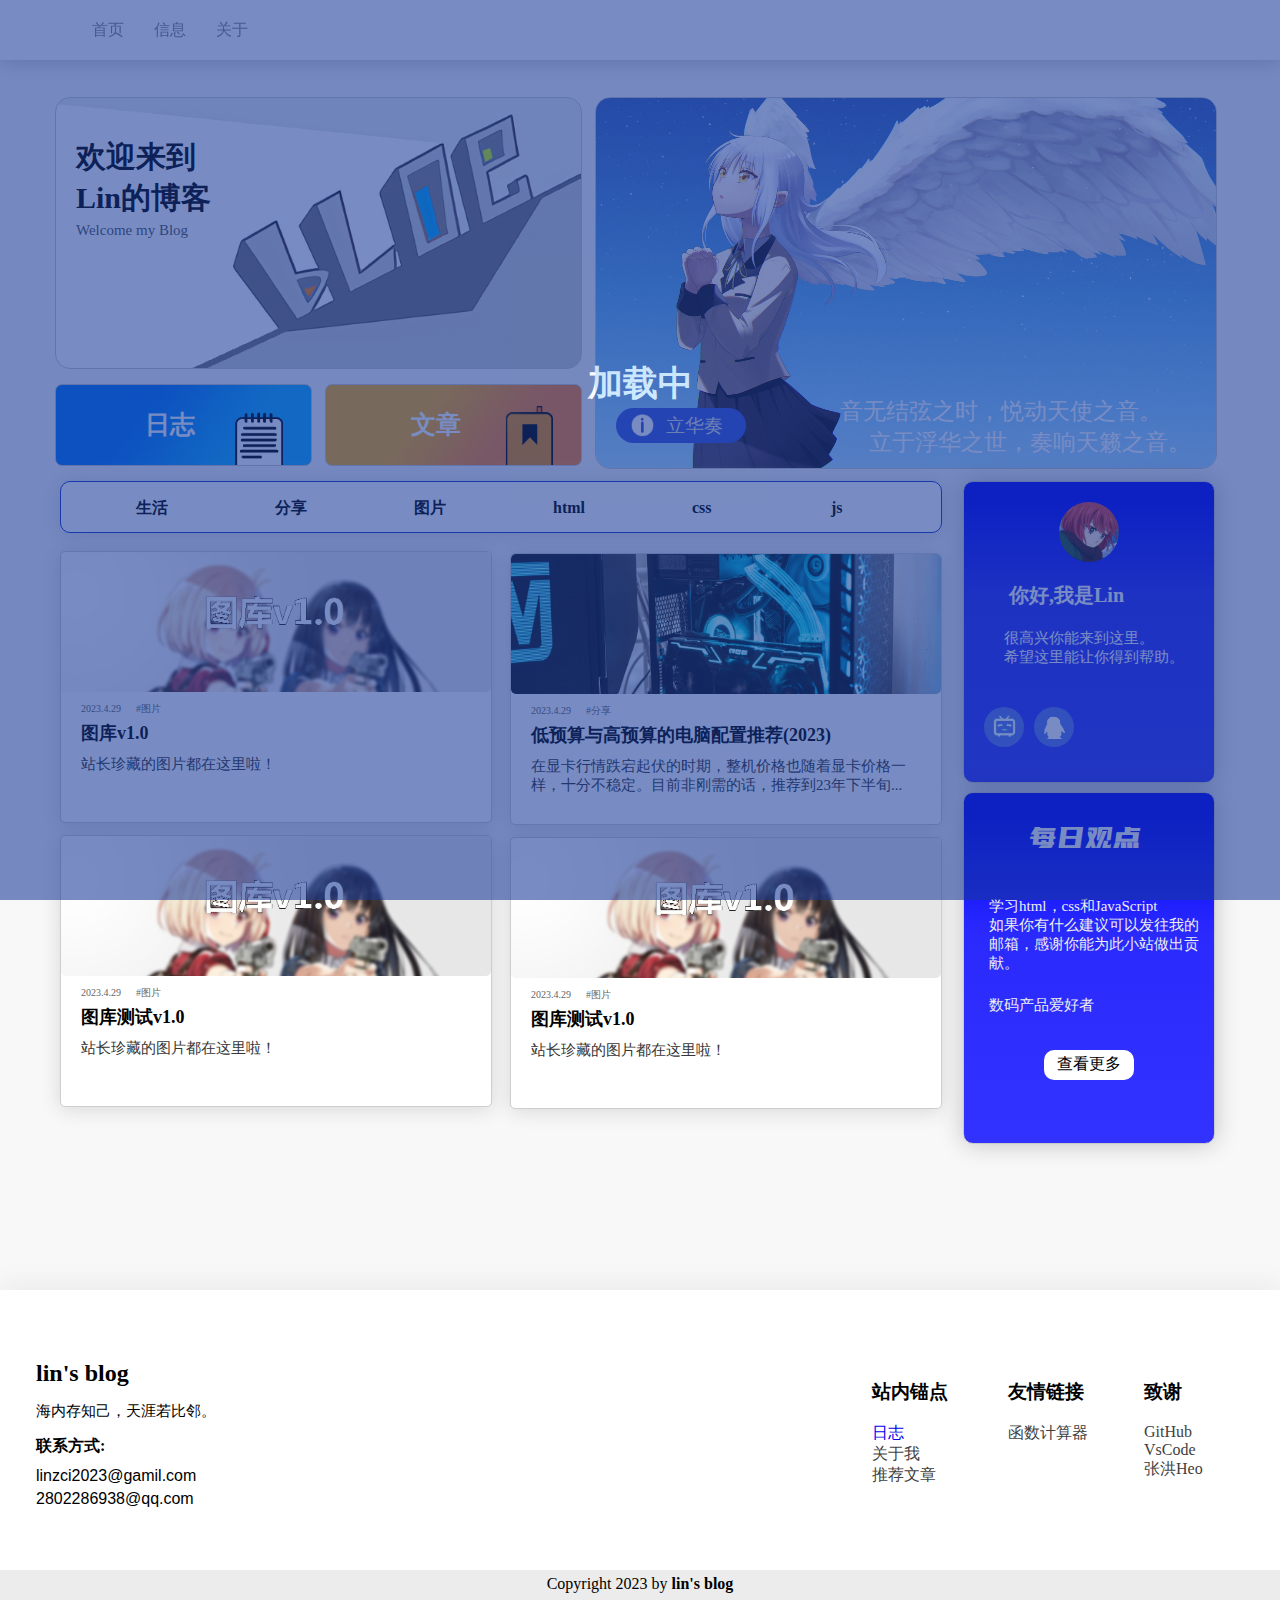
==== commit 8d643e03: "Add files via upload" ====
--- a/index.html
+++ b/index.html
@@ -8,7 +8,8 @@
     <link rel="stylesheet" href="./css/top.css">
     <link rel="stylesheet" href="./css/home.css">
     <link rel="stylesheet" href="./css/home-m.css">
-    <script src="https://code.jquery.com/jquery-3.5.1.min.js"></script>
+    <link rel="stylesheet" href="./font/font.css">
+    <script src="./JavaScript/jquery-3.5.1.min.js"></script>
     <script type="text/javascript">
         document.onreadystatechange = function() {
             if (document.readyState == "complete") {
@@ -20,10 +21,13 @@
     </script>
 </head>
 <body>
+    <!-- 不兼容 -->
+    <p class="nothing" style="font-size:30px; margin-top: 130px;">ERROR</p>
+    <p class="nothing">出现错误(⌯꒪꒫꒪)੭，屏幕分辨率不适配！赶快联系懒狗站长修改吧！ᕕ( ᐛ )ᕗ</p>
+    <p class="nothing">2802286938@qq.com</p>
      <!-- 加载页面 -->
      <div class="loading">
         <b id="jiazai" style="color: #ffffff; position: absolute; left: 50%;transform: translateX(-50%);top: 40%; font-size: 35px; ">加载中</b>
-        <!-- <p style="color: #ffffff; position: absolute; left: 50%;transform: translateX(-50%);top: 50%; font-size: 17px; ">本网页自动播放音乐，注意调整音量！</p> -->
         <div class="loader"></div>
     </div>
     <div id="html">
@@ -37,23 +41,28 @@
     <!-- 底部栏 -->
     <div id="weibu">
         <div class="bottom">
-            <div style="width:80px; height:190px;">
-                <h3>我的邮箱</h3>
+            <div class="bottom4" style=" width:800px; height:150px;margin-bottom: 50px;">
+                <b style="font-size:24px; font-family:'Times New Roman', Times, serif">lin's blog</b>
+                <p style="font-family:FangSong; font-size:15px;">海内存知己，天涯若比邻。</p>
+                <b>联系方式:</b>
+                <p style="margin: 0; margin-top:10px; font-family:Arial, Helvetica, sans-serif;">linzci2023@gamil.com</p>
+                <p style="margin: 0; margin-top:5px; font-family:Arial, Helvetica, sans-serif;">2802286938@qq.com</p>
+            </div>
+            <div class="bottom6" style="width:100px; height:150px;">
+                <h3>站内锚点</h3>
                 <div class="bottom2">
-                    <a class="bottom3" href="">qq邮箱</a>
-                    <a class="bottom3" href="">Gmail</a>
-                    <a class="bottom3" href="">网易邮箱</a>
+                    <a class="bottom3" href="./log.html">日志</a>
+                    <a class="bottom3" href="">关于我</a>
+                    <a class="bottom3" href="">推荐文章</a>
                 </div>
             </div>
-            <div style="width:80px; height:190px;">
+            <div style="width:100px; height:120px;">
                 <h3>友情链接</h3>
                 <div class="bottom2">
-                    <a class="bottom3" href="">无聊的工具</a>
-                    <a class="bottom3" href="">three</a>
-                    <a class="bottom3" href="">four</a>
+                    <a class="bottom3" href="">函数计算器</a>
                 </div>
             </div>
-            <div style="width:80px; height:190px;">
+            <div style="width:100px; height:150px;">
                 <h3>致谢</h3>
                 <div class="bottom2">
                     <a class="bottom3" href="">GitHub</a>
@@ -63,23 +72,27 @@
             </div>
         </div>
     </div>
-
+    <div class="bottom5" style="width:100%; height:30px; background-color: #ececec; position: absolute; top:1570px; z-index: 99999;">
+        <p style="text-align:center; margin:0; margin-top:5px">Copyright 2023 by <strong>lin's blog</strong></p>
+    </div>
     <!-- 主页 -->
     <div class="home">
         <div id="div5">
             <div id="div1" class="neiron" style="width:525px; background-image: url(./img/homem.png);background-repeat: no-repeat;">
-            <b class="b" style="font-size:30px; margin: 20px; position: absolute; top: 20px;">欢迎来到<br>Lin的博客</b>
-            <p style="position: absolute; top:105px; margin:20px; color: rgb(85, 85, 85); font-size: 15px;">Welcome my Blog</p></div>
+            <b class="b" style="font-size:30px; margin: 20px; position: absolute; top: 35px;">欢迎来到<br>Lin的博客</b>
+            <p style="position: absolute; top:120px; margin:20px; color: rgb(85, 85, 85); font-size: 15px;">Welcome my Blog</p></div>
         </div>
     <div id="div14">
-        <div id="lan" class="neiron" style="position: absolute; left: 540px; top: 0px; height: 370px; background-image: url(./img/home.jpg); background-size: 140% 160%; background-repeat: no-repeat;">
-            <p class="b" id="b003" style="color: white; position:absolute ;top:275px; font-size: 23px; right: 25px; font-family: KaiTi;" >
-            音无结弦之时，悦动天使之音。<br>&nbsp&nbsp&nbsp&nbsp&nbsp&nbsp&nbsp&nbsp立于浮华之世，奏响天籁之音。
+        <div id="lan" class="neiron" style="position: absolute; left: 540px; top: 0px; height: 370px;">
+            <img src="./img/home.jpg" id="tujian" style="width: 100%; background-size: cover; background-repeat: no-repeat;">
+            <p id="b003" style="color: white; position:absolute ;top:275px; font-size: 23px; right: 25px; font-family: KaiTi;" >
+            音无结弦之时，悦动天使之音。<br>&nbsp&nbsp&nbsp&nbsp&nbsp立于浮华之世，奏响天籁之音。
             </p>
             <div id="button">
                 <img id="img2" src="./img/about.png" alt="" style="width:23px; position:absolute; left: 15px; top: 6px;">
                 <p id="p01" style="color: rgb(223, 223, 223); font-size: 19px; position: absolute; top: -14px; left: 50px;">立华奏</p>
             </div>
+            <p id="go" onclick="window.open('./001.html','_self');">前往人物图鉴&nbsp;→</p>
         </div>
     </div>
 
@@ -96,13 +109,13 @@
         <div id="about" class="myself">
             <div id="div13" style="width:60px; height:60px; border-radius:100px ;background-color:white; margin: 0 auto; background-image: url(./img/头像.jpg);background-size: 110% 100%;"></div>
             <b id="b03" style="font-size: 20px; color:white; margin:20px; position: relative; top: 40px; left: 25px;">你好,我是Lin</b>
-            <p style="font-size: 15px; color:white; margin:20px; padding-right: 20px; position: relative; top: 40px; left: 20px;">这里是记录我生活的小窝。<br>希望这里记录的事情对你能有所启发和帮助。</p>
+            <p style="font-size: 15px; color:white; margin:20px; padding-right: 20px; position: relative; top: 40px; left: 20px;">很高兴你能来到这里。<br>希望这里能让你得到帮助。</p>
             <div id="tiaozhuang" style="width:40px; height:40px; border-radius:100px ;background-color:white;position: relative; top: 60px; left: 20px; background-image: url(./img/bilibili.png); background-size: 100% 100%; background-repeat: no-repeat; "  onclick="window.open('https://space.bilibili.com/533679724');"></div>
             <div id="tiaozhuang" class="tiaozhuang" style= "width:40px; height:40px; border-radius:100px ;background-color:white;position: relative; top: 20px; left: 70px; background-image: url(./img/qq.png); background-size: 100% 105%; background-repeat: no-repeat;"   onclick="window.open('https://user.qzone.qq.com/2802286938');"></div>
         </div>
-        <div id="about2" class="myself" style="position: absolute; top:730px; height:350px;" >
-           <b style="color:white; font-size: 30px; position: relative; left: 80px; top: 25px;"> 关于我</b>
-           <p style="color:rgb(238, 238, 238); font-size: 15px; position: relative; left: 25px; top: 25px;padding-right: 30px;">目前阶段：自学html+css+JavaScript<br>如果你有什么建议可以发往我的邮箱，很高兴你能为此小站做出贡献。<br><b style="font-size: 20px; color:rgb(255, 68, 68)">重度游戏玩家</b><br>数码产品爱好者</p>
+        <div id="about2" class="myself" style="position: absolute; top:710px; height:350px;" >
+           <div style="padding: 0; color:white; font-size: 30px; position: relative; left: 65px;margin-top: 25px; font-family:'fang';width: 150px;"> 每日观点</div>
+           <p style="color:rgb(238, 238, 238); font-size: 15px; position: relative; left: 25px; top: 25px;padding-right: 30px;">学习html，css和JavaScript<br>如果你有什么建议可以发往我的邮箱，感谢你能为此小站做出贡献。<br><b style="font-size: 20px; color:rgb(255, 68, 68)"></b><br>数码产品爱好者</p>
            <div id="more" style="width:90px; height:30px; border-radius: 10px; background-color: white; margin: 0 auto; margin-top: 60px;"><p style="text-align:center;padding-top:4px;">查看更多</p></div>
         </div>
     </div>
@@ -122,7 +135,7 @@
 
     <div id="div11">
         <div id="div7" class="wenzhang">
-           <div id="img1" style="width: 100%; height:140px; background-color: rgb(197, 197, 197); background-image: url(./img/neiron01.jpg); background-size: 100% 250%; background-repeat: no-repeat; border-radius: 5px;"></div>
+           <div id="img1" style="width: 100%; height:140px; background-color: rgb(197, 197, 197); background-image: url(./img/neiron01.jpg); background-size:cover; background-repeat: no-repeat; border-radius: 5px;"></div>
            <p style="color:rgb(100, 100, 100); font-size: 10px; margin:20px; margin-top:10px; margin-bottom: 5px;">2023.4.29&nbsp;&nbsp;&nbsp;&nbsp;&nbsp;&nbsp;#图片</p>
            <div class="div15">
                 <b class="b004" style="color: black; font-size: 18px; margin: 20px;">图库v1.0</b>
@@ -131,7 +144,7 @@
                站长珍藏的图片都在这里啦！</p>
         </div>
         <div id="div8" class="wenzhang" onclick="window.open('./001.html','_self');">
-            <div id="img1" style="width: 100%; height:140px; background-color: rgb(197, 197, 197); background-image: url(./img/neiron02.png); background-size: 100% 250%; background-repeat: no-repeat; border-radius: 5px; background-position: 20% 50%;"></div>
+            <div id="img1" style="width: 100%; height:140px; background-color: rgb(197, 197, 197); background-image: url(./img/neiron02.png); background-size: cover; background-repeat: no-repeat; border-radius: 5px; background-position: 20% 50%;"></div>
             <p style="color:rgb(100, 100, 100); font-size: 10px; margin:20px; margin-top:10px; margin-bottom: 5px;">2023.4.29&nbsp;&nbsp;&nbsp;&nbsp;&nbsp;&nbsp;#分享</p>
             <div class="div15">
                 <b class="b004" style="color: black; font-size: 18px; margin: 20px;">低预算与高预算的电脑配置推荐(2023)</b>
@@ -140,7 +153,7 @@
                在显卡行情跌宕起伏的时期，整机价格也随着显卡价格一样，十分不稳定。目前非刚需的话，推荐到23年下半旬...</p>
         </div>
         <div id="div9" class="wenzhang">
-            <div id="img1" style="width: 100%; height:140px; background-color: rgb(197, 197, 197); background-image: url(./img/neiron01.jpg); background-size: 100% 250%; background-repeat: no-repeat; border-radius: 5px;"></div>
+            <div id="img1" style="width: 100%; height:140px; background-color: rgb(197, 197, 197); background-image: url(./img/neiron01.jpg); background-size: cover; background-repeat: no-repeat; border-radius: 5px;"></div>
             <p style="color:rgb(100, 100, 100); font-size: 10px; margin:20px; margin-top:10px; margin-bottom: 5px;">2023.4.29&nbsp;&nbsp;&nbsp;&nbsp;&nbsp;&nbsp;#图片</p>
             <div class="div15">
                 <b class="b004" style="color: black; font-size: 18px; margin: 20px;">图库测试v1.0</b>
@@ -149,7 +162,7 @@
                 站长珍藏的图片都在这里啦！</p>
         </div>
         <div id="div10" class="wenzhang">
-            <div id="img1" style="width: 100%; height:140px; background-color: rgb(197, 197, 197); background-image: url(./img/neiron01.jpg); background-size: 100% 250%; background-repeat: no-repeat; border-radius: 5px;"></div>
+            <div id="img1" style="width: 100%; height:140px; background-color: rgb(197, 197, 197); background-image: url(./img/neiron01.jpg); background-size: cover; background-repeat: no-repeat; border-radius: 5px;"></div>
             <p style="color:rgb(100, 100, 100); font-size: 10px; margin:20px; margin-top:10px; margin-bottom: 5px;">2023.4.29&nbsp;&nbsp;&nbsp;&nbsp;&nbsp;&nbsp;#图片</p>
             <div class="div15">
                 <b class="b004" style="color: black; font-size: 18px; margin: 20px;">图库测试v1.0</b>
--- a/css/home.css
+++ b/css/home.css
@@ -42,7 +42,7 @@
 .myself {
     width: 250px;
     height: 300px;
-    background-color: rgb(59, 92, 238);
+    background: linear-gradient(rgb(0, 0, 255) 5%,rgba(40, 40, 253, 0.993) 40%,rgb(50, 50, 255));
     border-radius: 10px;
     border: 1px solid rgb(201, 201, 201);
     box-shadow: 0px 0px 25px rgba(24, 24, 24, 0.24);
@@ -53,14 +53,14 @@
     height: 50px;
     background-color: rgb(255, 255, 255);
     border-radius: 10px;
-    border: 1px solid rgb(201, 201, 201);
+    border: 1px solid rgb(25, 57, 201);
     -webkit-transition-duration: 0.8s; /* Safari */
     transition-duration: 0.8s;
     z-index: 9;
     box-shadow: 0 2px 20px 0 rgb(214, 214, 214);
 }
 #like:hover {
-    border: 1px solid rgb(25, 57, 201);
+    border: 1px solid rgb(0, 47, 255);
     box-shadow: 0 2px 20px 0 rgb(214, 214, 214);
     text-decoration:none;
 }
@@ -73,23 +73,35 @@
     color: rgb(65, 65, 65);
 }
 #lan {
-    -webkit-transition: all 250ms cubic-bezier(0.02, 0.01, 0.47, 1);
-    transition: all 250ms cubic-bezier(.02, .01, .47, 1);
+    transition-duration: 0.2s;
+    overflow: hidden;
   }
 #lan:hover {
     box-shadow: 0px 0px 25px rgba(49, 49, 49, 0.24);
-    filter: brightness(50%);
+}
+#lan:hover #tujian,#lan:hover #b003,#lan:hover #button {
+    filter: brightness(30%);
+}
+#lan:hover #go {
+    transform: translate(0,-360px);
+}
+#go {
+    margin-left: 40px;
+    font-size: 50px;
+    color: white;
+    position: relative;
+    top: 50px;
+    transition-duration: 0.4s;
+    z-index: 9999;
 }
 #button {
     height: 35px;
     width: 130px;
     border-radius: 20px;
-    background-color: rgb(14, 44, 214);
+    background-color: rgb(58, 83, 221);
     position: absolute;
     top: 310px;
     left: 20px;
-    -webkit-transition-duration: 0.4s; /* Safari */
-    transition-duration: 0.4s;
 }
 .b:hover {
     color: blue;
@@ -125,6 +137,7 @@
     top: 1290px;
     background-color: rgb(255, 255, 255);
     box-shadow: 0px -10px 20px 0 rgb(238, 238, 238);
+    z-index: 99999;
 }
 .wenzhang:hover {
     border: 1px solid blue;
@@ -143,8 +156,8 @@
 }
 .bottom {
     display: flex;
+    padding-top: 70px;
     justify-content: space-evenly;
-    padding-top: 80px;
 }
 .bottom2 {
     display: flex;
@@ -153,6 +166,7 @@
 .bottom3:hover {
     color: blue;
 }
+
 /* 加载页面 */
 .loading {
     width: 100%;
@@ -170,7 +184,7 @@
     width: 60px;
 }
 
-@media (min-width:426px) {
+@media (min-width:1190px) {
     #div3 {
         position: absolute; 
         left:270px; 
@@ -218,4 +232,7 @@
         background-size: 100% 180%;
         background-position: 0 -190px;
     }
-}
+    .nothing {
+        display: none;
+    }
+}
--- a/css/home-m.css
+++ b/css/home-m.css
@@ -3,24 +3,26 @@
         width: 100%;
     }
     #div1 {
-        width: 300px !important;
+        width: 88% !important;
         height: 320px !important; 
-        background-size: 110% 100%;
+        background-size: 100% 100%;
         margin: 0 !important; 
     }
 
     #div2 {
-        width: 140px;
+        width: 42.5%;
         height: 70px;
         margin: 0 auto;
         margin-top: 15px;
+        margin-right: 5px !important;
     }
     #div3 {
-        width: 140px;
+        width: 42.5%;
         height: 70px;
         margin: 0 auto;
         position: relative;
         top: 15px;
+        margin-left: 5px !important;
     }
     #b01 {
         font-size: 20px !important;
@@ -37,7 +39,7 @@
     #div4 {
         display: flex;
         justify-content: space-evenly;
-        width: 320px;
+        min-width: 320px;
         margin: 0 auto;
         position: relative;
         top: 0px;
@@ -45,18 +47,18 @@
     #div5 {
         display: flex;
         justify-content: space-evenly;
-        width: 320px;
+        min-width: 320px;
         margin: 0 auto;
     }
     #like {
         margin-top: 10px;
-        width: 300px;
+        width: 88%;
         
     }
     #div6 {
         display: flex;
         justify-content: center;
-        width: 320px;
+        min-width: 320px;
         margin: 0 auto;
         position: relative;
         top: 195px;
@@ -67,19 +69,19 @@
     #div11 {
         display: flex;
         flex-direction: column;
-        width: 320px;
+        min-width: 320px;
         margin: 0 auto;
         align-items: center;
     }
     .wenzhang {
-        width: 290px;
+        width: 88%;
         height: 230px;
         position: relative;
         margin-top: 20px;
         top: 187px;
     }
     #img1 {
-        background-size: 120% 200% !important; 
+        background-size: cover !important; 
         background-position: 40% 0%;
     }
 
@@ -103,8 +105,119 @@
         top: 2020px !important;
         margin:0 auto;
     }
+    #b003 {
+        font-size: 15px !important;
+        top: 120px !important;
+        right: 5px !important;
+    }
+    #button {
+        top:50px;
+        left: 160px !important;
+        height: 25px;
+        width: 85px;
+    }
+    #p01 {
+        font-size: 13px !important;
+        top: -9px !important;
+        left: 30px !important;
+    }
+    #img2 {
+        width: 18px !important;
+        top: 4px !important;
+        left: 5px !important;
+    }
+    .div15 {
+        width: 250px; 
+        margin:0 auto;
+    }
+    .b004 {
+        margin: 0 !important;
+        font-size: 17px !important;
+    }
+    #weibu {
+        position: absolute;
+        top: 2500px;
+        height: 800px;
+    }
+    .bottom {
+        flex-direction: column;
+        align-items: center;
+    }
+    .all {
+        display: none;
+    }
+    .bottom2 {
+        width: 80px;
+        overflow: hidden;
+    }
+    #like {
+        overflow: auto;
+    }
+    .biaoqian {
+        margin-left: 35px;
+        width: 50px;
+    }
+    .anjian {
+        background-size: 140% 121% !important;
+        background-position: -40px -10px !important;
+    }
+    .bottom4 {
+        width: 130px !important;
+    }
+    .bottom5 {
+        top: 3270px !important;;
+    }
+    .bottom6 {
+        margin-top:30px;
+    }
+    .nothing {
+        display:none;
+    }
+    #lan:hover #go {
+        transform: translate(0,-220px);
+    }
+    #go {
+        font-size: 30px;
+    }
+}
+
+@media (max-width:311px) {
+    #weibu,.bottom5 {
+        width: 315px !important;
+        margin: 0 auto;
+    }
+    .nothing {
+        display:none;
+    }
+    
+}
+@media (max-width:1190px) and (min-width:426px) {
+    #weibu,.home,.top,.bottom5 {
+        display: none;
+    }
+    .nothing {
+        text-align: center;
+        margin: 20px;
+    }
+}
+
+@media (max-width:320px) {
     #lan {
-        width: 300px;
+        width:285px;
+        height: 180px !important;
+        top: 420px !important;
+        left: 15px !important;
+        right: 10px !important;
+        margin: 0 auto !important;
+    }
+    #div14 {
+        width: 320px;
+        margin: 0 auto;
+    }
+}
+@media (min-width:321px) and (max-width:425px) {
+    #lan {
+        width:88%;
         height: 180px !important;
         top: 420px !important;
         left: 10px !important;
@@ -112,71 +225,13 @@
         margin: 0 auto !important;
     }
     #div14 {
-        width: 300px;
-        margin: 0 auto;
-    }
-    #b003 {
-        font-size: 15px !important;
-        top: 120px !important;
-        right: 10px !important;
-    }
-    #button {
-        top:50px;
-        left: 160px !important;
-        height: 25px;
-        width: 85px;
-    }
-    #p01 {
-        font-size: 13px !important;
-        top: -9px !important;
-        left: 30px !important;
-    }
-    #img2 {
-        width: 18px !important;
-        top: 4px !important;
-        left: 5px !important;
-    }
-    .div15 {
-        width: 250px; 
-        margin:0 auto;
-    }
-    .b004 {
-        margin: 0 !important;
-        font-size: 17px !important;
-    }
-    #weibu {
-        position: absolute;
-        top: 2500px;
-        height: 650px;
-    }
-    .bottom {
-        flex-direction: column;
-        align-items: center;
-    }
-    .all {
-        display: none;
-    }
-    .bottom2 {
-        width: 80px;
-        overflow: hidden;
-    }
-    #like {
-        overflow: auto;
-    }
+        min-width: 320px;
+        margin: 0 auto;
+    }
+}
+@media (min-width:335px) and (max-width:401px) {
     .biaoqian {
-        margin-left: 40px;
-        width: 50px;
-    }
-    .anjian {
-        background-size: 140% 121% !important;
-        background-position: -40px -10px !important;
-    }
-}
-
-@media (max-width:311px) {
-    #weibu {
-        width: 315px;
-        margin: 0 auto;
-    }
-    
-}
+        margin-left: 26px;
+        width: 40px;
+    }
+}--- a/font/font.css
+++ b/font/font.css
@@ -0,0 +1,4 @@
+@font-face {
+    font-family: "fang";
+    src: url('./1636716444642429.ttf');
+  }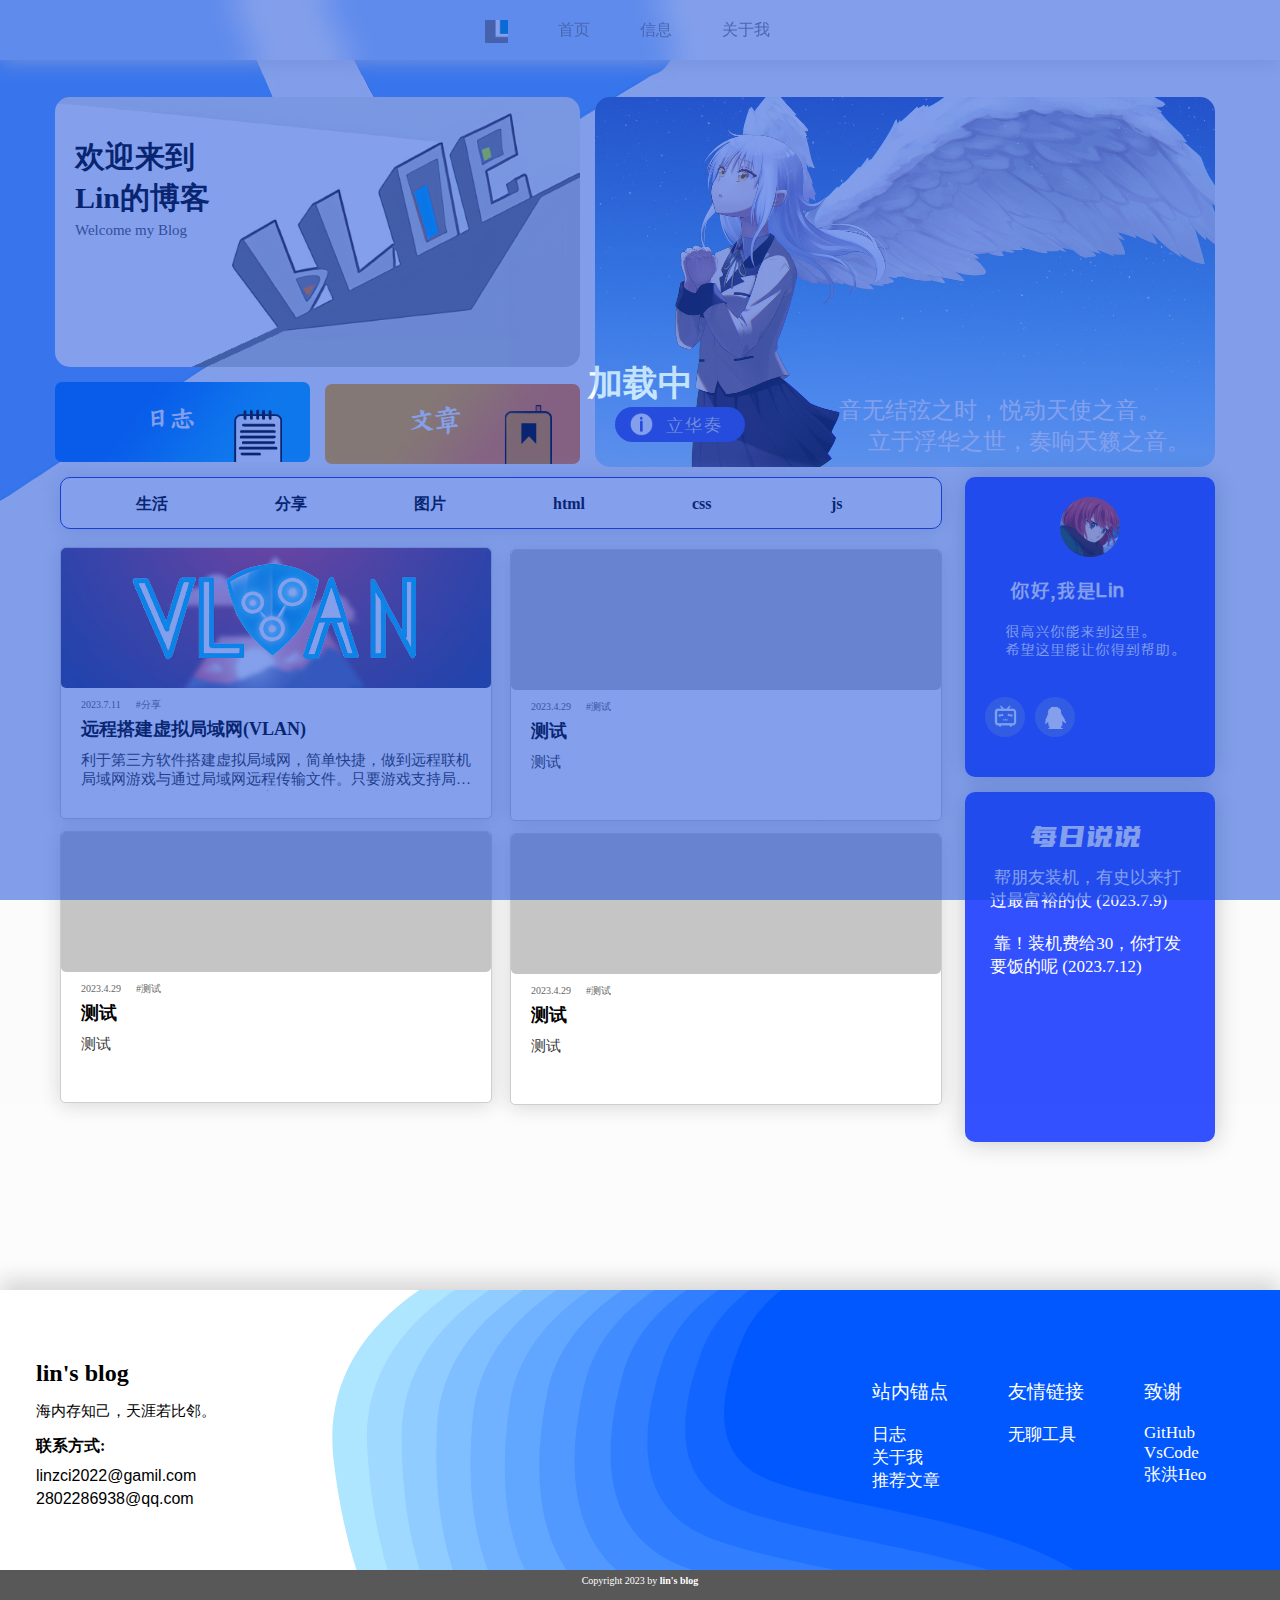
==== commit 80f30393: "Add files via upload" ====
--- a/index.html
+++ b/index.html
@@ -10,6 +10,7 @@
     <link rel="stylesheet" href="./css/home-m.css">
     <link rel="stylesheet" href="./font/font.css">
     <script src="./JavaScript/jquery-3.5.1.min.js"></script>
+    <link rel="shortcut icon"type="image/x-icon" href="./img/logo.ico"media="screen" />
     <script type="text/javascript">
         document.onreadystatechange = function() {
             if (document.readyState == "complete") {
@@ -20,7 +21,7 @@
         }
     </script>
 </head>
-<body>
+<body style="background-image: url(./img/background-img.png); background-size:cover;background-repeat: no-repeat;">
     <!-- 不兼容 -->
     <p class="nothing" style="font-size:30px; margin-top: 130px;">ERROR</p>
     <p class="nothing">出现错误(⌯꒪꒫꒪)੭，屏幕分辨率不适配！赶快联系懒狗站长修改吧！ᕕ( ᐛ )ᕗ</p>
@@ -33,37 +34,38 @@
     <div id="html">
     <div class="top">
         <ul id="biaoqian">
+            <div id="page" style="width:23px; height: 23px; overflow: hidden; background-image: url(./img/logo.ico); background-size: cover;margin-right: 25px; transition-duration: 0.4s;"></div>
             <li><a href="#">首页</a></li>
-            <li><a href="#">信息</a></li>
-            <li><a href="#about">关于</a></li>
+            <li><a href="#weibu">信息</a></li>
+            <li><a href="./text.html">关于我</a></li>
         </ul>
     </div>
     <!-- 底部栏 -->
-    <div id="weibu">
+    <div id="weibu" style="background-image:url(./img/cool-background.svg);background-size:cover;">
         <div class="bottom">
             <div class="bottom4" style=" width:800px; height:150px;margin-bottom: 50px;">
                 <b style="font-size:24px; font-family:'Times New Roman', Times, serif">lin's blog</b>
                 <p style="font-family:FangSong; font-size:15px;">海内存知己，天涯若比邻。</p>
                 <b>联系方式:</b>
-                <p style="margin: 0; margin-top:10px; font-family:Arial, Helvetica, sans-serif;">linzci2023@gamil.com</p>
+                <p style="margin: 0; margin-top:10px; font-family:Arial, Helvetica, sans-serif;">linzci2022@gamil.com</p>
                 <p style="margin: 0; margin-top:5px; font-family:Arial, Helvetica, sans-serif;">2802286938@qq.com</p>
             </div>
             <div class="bottom6" style="width:100px; height:150px;">
-                <h3>站内锚点</h3>
+                <h3 style="color:white;">站内锚点</h3>
                 <div class="bottom2">
                     <a class="bottom3" href="./log.html">日志</a>
-                    <a class="bottom3" href="">关于我</a>
-                    <a class="bottom3" href="">推荐文章</a>
+                    <a class="bottom3" href="#">关于我</a>
+                    <a class="bottom3" href="#">推荐文章</a>
                 </div>
             </div>
             <div style="width:100px; height:120px;">
-                <h3>友情链接</h3>
+                <h3 style="color:white;">友情链接</h3>
                 <div class="bottom2">
-                    <a class="bottom3" href="">函数计算器</a>
+                    <a class="bottom3" href="http://narrator2023.github.io/boring-tool">无聊工具</a>
                 </div>
             </div>
             <div style="width:100px; height:150px;">
-                <h3>致谢</h3>
+                <h3 style="color:white;">致谢</h3>
                 <div class="bottom2">
                     <a class="bottom3" href="">GitHub</a>
                     <a class="bottom3" href="">VsCode</a>
@@ -72,8 +74,8 @@
             </div>
         </div>
     </div>
-    <div class="bottom5" style="width:100%; height:30px; background-color: #ececec; position: absolute; top:1570px; z-index: 99999;">
-        <p style="text-align:center; margin:0; margin-top:5px">Copyright 2023 by <strong>lin's blog</strong></p>
+    <div class="bottom5" style="width:100%; height:30px; background-color: #585858; position: absolute; top:1570px; z-index: 99999;">
+        <p style="text-align:center; margin:0; margin-top:5px;color: white; font-size: 10px;">Copyright 2023 by <strong>lin's blog</strong></p>
     </div>
     <!-- 主页 -->
     <div class="home">
@@ -90,9 +92,9 @@
             </p>
             <div id="button">
                 <img id="img2" src="./img/about.png" alt="" style="width:23px; position:absolute; left: 15px; top: 6px;">
-                <p id="p01" style="color: rgb(223, 223, 223); font-size: 19px; position: absolute; top: -14px; left: 50px;">立华奏</p>
+                <p id="p01" style="color: rgb(223, 223, 223); font-size: 19px; position: absolute; top: -14px; left: 50px;font-family:'sanji';">立华奏</p>
             </div>
-            <p id="go" onclick="window.open('./001.html','_self');">前往人物图鉴&nbsp;→</p>
+            <p id="go" style="cursor: pointer;" onclick="window.open('./text.html','_self');">前往人物图鉴&nbsp;→</p>
         </div>
     </div>
 
@@ -100,7 +102,7 @@
             <div onclick="window.open('./log.html','_self');" id="div2" class="anjian" style=" background-image: url(./img/log.jpg); background-size: 100% 130%; background-repeat: no-repeat; background-position: 0 -15px;" >
             <b class="b01" id="b02" style="color:white; font-size:25px;">日志</b>
             </div>
-            <div id="div3" class="anjian" style="background-image: url(./img/book.jpg); background-size: 100% 130%; background-position: 0 -15px; background-repeat: no-repeat;">
+            <div  onclick="window.open('./text.html','_self');" id="div3" class="anjian" style="background-image: url(./img/book.jpg); background-size: 100% 130%; background-position: 0 -15px; background-repeat: no-repeat;">
             <b class="b01" id="b01" style="color:white; font-size:25px;">文章</b>
             </div>
         </div>
@@ -108,25 +110,27 @@
     <div id="div12">
         <div id="about" class="myself">
             <div id="div13" style="width:60px; height:60px; border-radius:100px ;background-color:white; margin: 0 auto; background-image: url(./img/头像.jpg);background-size: 110% 100%;"></div>
-            <b id="b03" style="font-size: 20px; color:white; margin:20px; position: relative; top: 40px; left: 25px;">你好,我是Lin</b>
-            <p style="font-size: 15px; color:white; margin:20px; padding-right: 20px; position: relative; top: 40px; left: 20px;">很高兴你能来到这里。<br>希望这里能让你得到帮助。</p>
+            <b id="b03"  style=" font-family:'sanji';font-size: 20px; color:white; margin:20px; position: relative; top: 40px; left: 25px;">你好,我是Lin</b>
+            <p style="font-size: 15px; color:white; margin:20px; padding-right: 20px; position: relative; top: 40px; left: 20px;font-family:'sanji';">很高兴你能来到这里。<br>希望这里能让你得到帮助。</p>
             <div id="tiaozhuang" style="width:40px; height:40px; border-radius:100px ;background-color:white;position: relative; top: 60px; left: 20px; background-image: url(./img/bilibili.png); background-size: 100% 100%; background-repeat: no-repeat; "  onclick="window.open('https://space.bilibili.com/533679724');"></div>
             <div id="tiaozhuang" class="tiaozhuang" style= "width:40px; height:40px; border-radius:100px ;background-color:white;position: relative; top: 20px; left: 70px; background-image: url(./img/qq.png); background-size: 100% 105%; background-repeat: no-repeat;"   onclick="window.open('https://user.qzone.qq.com/2802286938');"></div>
         </div>
         <div id="about2" class="myself" style="position: absolute; top:710px; height:350px;" >
-           <div style="padding: 0; color:white; font-size: 30px; position: relative; left: 65px;margin-top: 25px; font-family:'fang';width: 150px;"> 每日观点</div>
-           <p style="color:rgb(238, 238, 238); font-size: 15px; position: relative; left: 25px; top: 25px;padding-right: 30px;">学习html，css和JavaScript<br>如果你有什么建议可以发往我的邮箱，感谢你能为此小站做出贡献。<br><b style="font-size: 20px; color:rgb(255, 68, 68)"></b><br>数码产品爱好者</p>
-           <div id="more" style="width:90px; height:30px; border-radius: 10px; background-color: white; margin: 0 auto; margin-top: 60px;"><p style="text-align:center;padding-top:4px;">查看更多</p></div>
+           <div style="padding: 0; color:white; font-size: 30px; position: relative; left: 65px;margin-top: 25px; font-family:'fang';width: 150px;"> 每日说说</div>
+           <div  style="overflow:auto; width:100%; height: 220px;">
+                <div class="day"><p class="thing">&nbsp;帮朋友装机，有史以来打过最富裕的仗&nbsp;(2023.7.9)</p></div>
+                <div class="day"><p class="thing">&nbsp;靠！装机费给30，你打发要饭的呢&nbsp;(2023.7.12)</p></div>
+           </div>
         </div>
     </div>
         <div id="div6">
             <div id="like">
-                <div class="biaoqian"><a class="like" ><p style="font-weight:bold;">生活</p></a></div>
-                <div class="biaoqian"><a class="like" ><p style="font-weight:bold;">分享</p></a></div>
-                <div class="biaoqian"><a class="like" ><p style="font-weight:bold;">图片</p></a></div>
-                <div class="biaoqian"><a class="like" ><p style="font-weight:bold;">html</p></a></div>
-                <div class="biaoqian"><a class="like" ><p style="font-weight:bold;">css</p></a></div>
-                <div class="biaoqian"><a class="like" ><p style="font-weight:bold;">js</p></a></div>
+                <div class="biaoqian"  onclick="window.open('./text.html','_self');"><a class="like" ><p style="font-weight:bold; cursor: pointer;">生活</p></a></div>
+                <div class="biaoqian"  onclick="window.open('./text.html','_self');"><a class="like" ><p style="font-weight:bold; cursor: pointer;">分享</p></a></div>
+                <div class="biaoqian"  onclick="window.open('./text.html','_self');"><a class="like" ><p style="font-weight:bold; cursor: pointer;">图片</p></a></div>
+                <div class="biaoqian"  onclick="window.open('./text.html','_self');"><a class="like" ><p style="font-weight:bold; cursor: pointer;">html</p></a></div>
+                <div class="biaoqian"  onclick="window.open('./text.html','_self');"><a class="like" ><p style="font-weight:bold; cursor: pointer;">css</p></a></div>
+                <div class="biaoqian"  onclick="window.open('./text.html','_self');"><a class="like" ><p style="font-weight:bold; cursor: pointer;">js</p></a></div>
                 
         </div>
         </div>
@@ -134,41 +138,41 @@
 
 
     <div id="div11">
-        <div id="div7" class="wenzhang">
-           <div id="img1" style="width: 100%; height:140px; background-color: rgb(197, 197, 197); background-image: url(./img/neiron01.jpg); background-size:cover; background-repeat: no-repeat; border-radius: 5px;"></div>
-           <p style="color:rgb(100, 100, 100); font-size: 10px; margin:20px; margin-top:10px; margin-bottom: 5px;">2023.4.29&nbsp;&nbsp;&nbsp;&nbsp;&nbsp;&nbsp;#图片</p>
+        <div id="div7" class="wenzhang" onclick="window.open('./article/article001.html','_self');" style="cursor: pointer;">
+           <div id="img1" style="width: 100%; height:140px; background-color: rgb(197, 197, 197); background-image: url(./img/neiron01.png); background-size:cover; background-repeat: no-repeat; border-radius: 5px;"></div>
+           <p style="color:rgb(100, 100, 100); font-size: 10px; margin:20px; margin-top:10px; margin-bottom: 5px;">2023.7.11&nbsp;&nbsp;&nbsp;&nbsp;&nbsp;&nbsp;#分享</p>
            <div class="div15">
-                <b class="b004" style="color: black; font-size: 18px; margin: 20px;">图库v1.0</b>
+                <b class="b004" style="color: black; font-size: 18px; margin: 20px;">远程搭建虚拟局域网(VLAN)</b>
            </div>
-           <p class="all" style="font-size:15px; color:#363636; margin-left: 20px; margin-top: 10px;  width: 390px; height: 230px; word-wrap:break-word; word-break:break-all; overflow: hidden;">
-               站长珍藏的图片都在这里啦！</p>
+           <p class="all" style="text-overflow: ellipsis; font-size:15px; color:#363636; margin-left: 20px; margin-top: 10px;  width: 390px; height:40px; word-wrap:break-word; word-break:break-all; overflow: hidden; display: -webkit-box; -webkit-line-clamp: 2; -webkit-box-orient: vertical;">
+            利于第三方软件搭建虚拟局域网，简单快捷，做到远程联机局域网游戏与通过局域网远程传输文件。只要游戏支持局域网联机，无论正版盗版都能实现远程联机，前提是版本一致</p>
         </div>
-        <div id="div8" class="wenzhang" onclick="window.open('./001.html','_self');">
-            <div id="img1" style="width: 100%; height:140px; background-color: rgb(197, 197, 197); background-image: url(./img/neiron02.png); background-size: cover; background-repeat: no-repeat; border-radius: 5px; background-position: 20% 50%;"></div>
-            <p style="color:rgb(100, 100, 100); font-size: 10px; margin:20px; margin-top:10px; margin-bottom: 5px;">2023.4.29&nbsp;&nbsp;&nbsp;&nbsp;&nbsp;&nbsp;#分享</p>
+        <div id="div8" class="wenzhang" onclick="window.open('./001.html','_self');"style="cursor: pointer;">
+            <div id="img1" style="width: 100%; height:140px; background-color: rgb(197, 197, 197); background-image: url(./img/neiron.png); background-size: cover; background-repeat: no-repeat; border-radius: 5px; background-position: 20% 50%;"></div>
+            <p style="color:rgb(100, 100, 100); font-size: 10px; margin:20px; margin-top:10px; margin-bottom: 5px;">2023.4.29&nbsp;&nbsp;&nbsp;&nbsp;&nbsp;&nbsp;#测试</p>
             <div class="div15">
-                <b class="b004" style="color: black; font-size: 18px; margin: 20px;">低预算与高预算的电脑配置推荐(2023)</b>
+                <b class="b004" style="color: black; font-size: 18px; margin: 20px;">测试</b>
             </div>
-            <p class="all" style="font-size:15px; color:#363636; margin-left: 20px; margin-top: 10px;  width: 390px; height:40px; word-wrap:break-word; word-break:break-all; overflow: hidden;">
-               在显卡行情跌宕起伏的时期，整机价格也随着显卡价格一样，十分不稳定。目前非刚需的话，推荐到23年下半旬...</p>
+            <p class="all" style="text-overflow: ellipsis; font-size:15px; color:#363636; margin-left: 20px; margin-top: 10px;  width: 390px; height:40px; word-wrap:break-word; word-break:break-all; overflow: hidden; display: -webkit-box; -webkit-line-clamp: 2; -webkit-box-orient: vertical;">
+                测试</p>
         </div>
-        <div id="div9" class="wenzhang">
-            <div id="img1" style="width: 100%; height:140px; background-color: rgb(197, 197, 197); background-image: url(./img/neiron01.jpg); background-size: cover; background-repeat: no-repeat; border-radius: 5px;"></div>
-            <p style="color:rgb(100, 100, 100); font-size: 10px; margin:20px; margin-top:10px; margin-bottom: 5px;">2023.4.29&nbsp;&nbsp;&nbsp;&nbsp;&nbsp;&nbsp;#图片</p>
+        <div id="div9" class="wenzhang" style="cursor: pointer;">
+            <div id="img1" style="width: 100%; height:140px; background-color: rgb(197, 197, 197); background-image: url(./img/neiron.png); background-size: cover; background-repeat: no-repeat; border-radius: 5px;"></div>
+            <p style="color:rgb(100, 100, 100); font-size: 10px; margin:20px; margin-top:10px; margin-bottom: 5px;">2023.4.29&nbsp;&nbsp;&nbsp;&nbsp;&nbsp;&nbsp;#测试</p>
             <div class="div15">
-                <b class="b004" style="color: black; font-size: 18px; margin: 20px;">图库测试v1.0</b>
+                <b class="b004" style="color: black; font-size: 18px; margin: 20px;">测试</b>
             </div>
-            <p class="all" style="font-size:15px; color:#363636; margin-left: 20px; margin-top: 10px;  width: 390px; height: 230px; word-wrap:break-word; word-break:break-all; overflow: hidden;">
-                站长珍藏的图片都在这里啦！</p>
+            <p class="all" style="text-overflow: ellipsis; font-size:15px; color:#363636; margin-left: 20px; margin-top: 10px;  width: 390px; height:40px; word-wrap:break-word; word-break:break-all; overflow: hidden; display: -webkit-box; -webkit-line-clamp: 2; -webkit-box-orient: vertical;">
+                测试</p>
         </div>
-        <div id="div10" class="wenzhang">
-            <div id="img1" style="width: 100%; height:140px; background-color: rgb(197, 197, 197); background-image: url(./img/neiron01.jpg); background-size: cover; background-repeat: no-repeat; border-radius: 5px;"></div>
-            <p style="color:rgb(100, 100, 100); font-size: 10px; margin:20px; margin-top:10px; margin-bottom: 5px;">2023.4.29&nbsp;&nbsp;&nbsp;&nbsp;&nbsp;&nbsp;#图片</p>
+        <div id="div10" class="wenzhang" style="cursor: pointer;">
+            <div id="img1" style="width: 100%; height:140px; background-color: rgb(197, 197, 197); background-image: url(./img/neiron.png); background-size: cover; background-repeat: no-repeat; border-radius: 5px;"></div>
+            <p style="color:rgb(100, 100, 100); font-size: 10px; margin:20px; margin-top:10px; margin-bottom: 5px;">2023.4.29&nbsp;&nbsp;&nbsp;&nbsp;&nbsp;&nbsp;#测试</p>
             <div class="div15">
-                <b class="b004" style="color: black; font-size: 18px; margin: 20px;">图库测试v1.0</b>
+                <b class="b004" style="color: black; font-size: 18px; margin: 20px;">测试</b>
             </div>
-            <p class="all" style="font-size:15px; color:#363636; margin-left: 20px; margin-top: 10px;  width: 390px; height: 230px; word-wrap:break-word; word-break:break-all; overflow: hidden;">
-                站长珍藏的图片都在这里啦！</p>
+            <p class="all" style="text-overflow: ellipsis; font-size:15px; color:#363636; margin-left: 20px; margin-top: 10px;  width: 390px; height:40px; word-wrap:break-word; word-break:break-all; overflow: hidden; display: -webkit-box; -webkit-line-clamp: 2; -webkit-box-orient: vertical;">
+                测试</p>
        </div>
     </div>
 </body>
--- a/css/top.css
+++ b/css/top.css
@@ -1,22 +1,24 @@
 body {
     margin: 0;
-    background-color: rgb(248, 248, 248);
+    background-color: rgb(252, 252, 252);
 }
 .top {
     height: 60px;
     width: 100%;
-    background-color: rgb(255, 255, 255);
-    box-shadow: 0 2px 20px 0 rgb(197, 197, 197);
+    background-color: rgba(255, 255, 255,50%);
+    box-shadow: 0 2px 20px 0 rgb(224, 224, 224);
     position: fixed;
     z-index: 99999;
+    backdrop-filter: blur(15px);
 }
 ul {
     margin: 0;
     display: flex;
     padding: 20px 6vw;
+    justify-content: center;
 }
 .top li {
-    padding: 0 15px;
+    padding: 0 25px;
     list-style:none
 }
 li a:link {
@@ -33,3 +35,4 @@
     -webkit-transition-duration: 0.4s; /* Safari */
     transition-duration: 0.4s;
 }
+
--- a/css/home.css
+++ b/css/home.css
@@ -11,13 +11,12 @@
     position: relative;
     left: 50%;
     transform: translateX(-50%);
-    border: 2px solid rgb(248, 248, 248);
+    border: 2px solid rgba(0,0,0,0);
     top: 80px;
 }
 .neiron {
     width: 620px;
     height: 270px;
-    border: 1px solid rgb(201, 201, 201);
     margin-top: 20px;
     border-radius: 15px;
     margin: 15px;
@@ -28,7 +27,6 @@
 .anjian {
     width: 255px;
     height: 80px;
-    border: 1px solid rgb(201, 201, 201);
     border-radius: 7px;
     margin: 15px;
     background-color: rgb(255, 255, 255);
@@ -39,12 +37,15 @@
     transition-delay: 0s !important;
     box-shadow: 2px 5px 5px rgb(22, 22, 22, 0.24);
 }
+.b01 {
+    font-family:'banma';
+    font-weight: normal;
+}
 .myself {
     width: 250px;
     height: 300px;
-    background: linear-gradient(rgb(0, 0, 255) 5%,rgba(40, 40, 253, 0.993) 40%,rgb(50, 50, 255));
+    background-color: rgba(0, 38, 255, 80%);
     border-radius: 10px;
-    border: 1px solid rgb(201, 201, 201);
     box-shadow: 0px 0px 25px rgba(24, 24, 24, 0.24);
 
 }
@@ -93,6 +94,7 @@
     top: 50px;
     transition-duration: 0.4s;
     z-index: 9999;
+    font-family: 'ali';
 }
 #button {
     height: 35px;
@@ -136,7 +138,7 @@
     position: absolute;
     top: 1290px;
     background-color: rgb(255, 255, 255);
-    box-shadow: 0px -10px 20px 0 rgb(238, 238, 238);
+    box-shadow: 0px -10px 20px 0 rgb(214, 214, 214);
     z-index: 99999;
 }
 .wenzhang:hover {
@@ -164,9 +166,45 @@
     flex-direction: column;
 }
 .bottom3:hover {
-    color: blue;
-}
-
+    color: rgba(221, 221, 221, 0.671) !important;
+}
+.bottom3 {
+    font-size: 17px;
+    color: white;
+}
+.bottom3:visited{
+    color:white;
+}
+h3 {
+    font-family:'ali';
+    font-weight: normal;
+}
+.day {
+    width: 200px;
+    margin: 0 auto;
+    border-radius: 5px;
+    transition-duration: 0.4s; 
+}
+.day:hover {
+    transform: translate(0,-4px);
+    box-shadow: 0px 10px 25px rgba(49, 49, 49, 0.24);
+    background-color: white;
+}
+.day:hover .thing {
+    color: black;
+} 
+.thing {
+    word-wrap: break-word;
+    color: white;
+    padding-bottom: 10px;
+    padding-top: 10px;
+    margin: 0 auto;
+    font-family: 'son';
+    font-size: 17px;
+}
+#page:hover {
+    filter: drop-shadow(blue,0,0);
+} 
 /* 加载页面 */
 .loading {
     width: 100%;
@@ -174,7 +212,7 @@
     position: fixed;
     top: 0;
     left: 0;
-    background-color: rgb(23, 57, 151);
+    background-color: rgb(18, 71, 218);
     z-index: 9999999;
 }
 
@@ -182,6 +220,23 @@
     display: inline-block;
     margin-left: 75px;
     width: 60px;
+}
+#about2 ::-webkit-scrollbar
+{
+    width: 6px;
+    height: 16px;
+    background-color: #F5F5F5;
+}
+ 
+#about2 ::-webkit-scrollbar-track
+{
+    background-color: #003cff;
+}
+ 
+#about2 ::-webkit-scrollbar-thumb
+{
+    background-color: #ffffff;
+    border-radius: 10px;
 }
 
 @media (min-width:1190px) {
--- a/css/home-m.css
+++ b/css/home-m.css
@@ -133,6 +133,8 @@
     .b004 {
         margin: 0 !important;
         font-size: 17px !important;
+        position: absolute;
+        left: 20px;
     }
     #weibu {
         position: absolute;
@@ -144,7 +146,7 @@
         align-items: center;
     }
     .all {
-        display: none;
+        display: none !important;
     }
     .bottom2 {
         width: 80px;
@@ -179,6 +181,16 @@
     #go {
         font-size: 30px;
     }
+    .top li {
+    padding: 0 13px;
+    } 
+    h3 {
+        color: black !important;
+    }
+    .bottom3 {
+        color: black !important;
+    }
+
 }
 
 @media (max-width:311px) {
@@ -198,6 +210,10 @@
     .nothing {
         text-align: center;
         margin: 20px;
+    }
+    body {
+        margin: 0;
+        background-color: rgb(252, 252, 252);
     }
 }
 
--- a/font/font.css
+++ b/font/font.css
@@ -1,4 +1,24 @@
-@font-face {
+  @font-face {
     font-family: "fang";
     src: url('./1636716444642429.ttf');
+  }
+  @font-face {
+    font-family: "ali";
+    src: url('./阿里妈妈东方大楷_Regular.ttf');
+  }
+  @font-face {
+    font-family: "banma";
+    src: url('./CKTBMZL.ttf');
+  }
+  @font-face {
+    font-family: "sanji";
+    src: url('./三极素纤简体.ttf');
+  }
+  @font-face {
+    font-family: "son";
+    src: url('./醍醐书体A.ttf');
+  }
+  @font-face {
+    font-family: "koulen";
+    src: url('./Koulen-Regular.ttf');
   }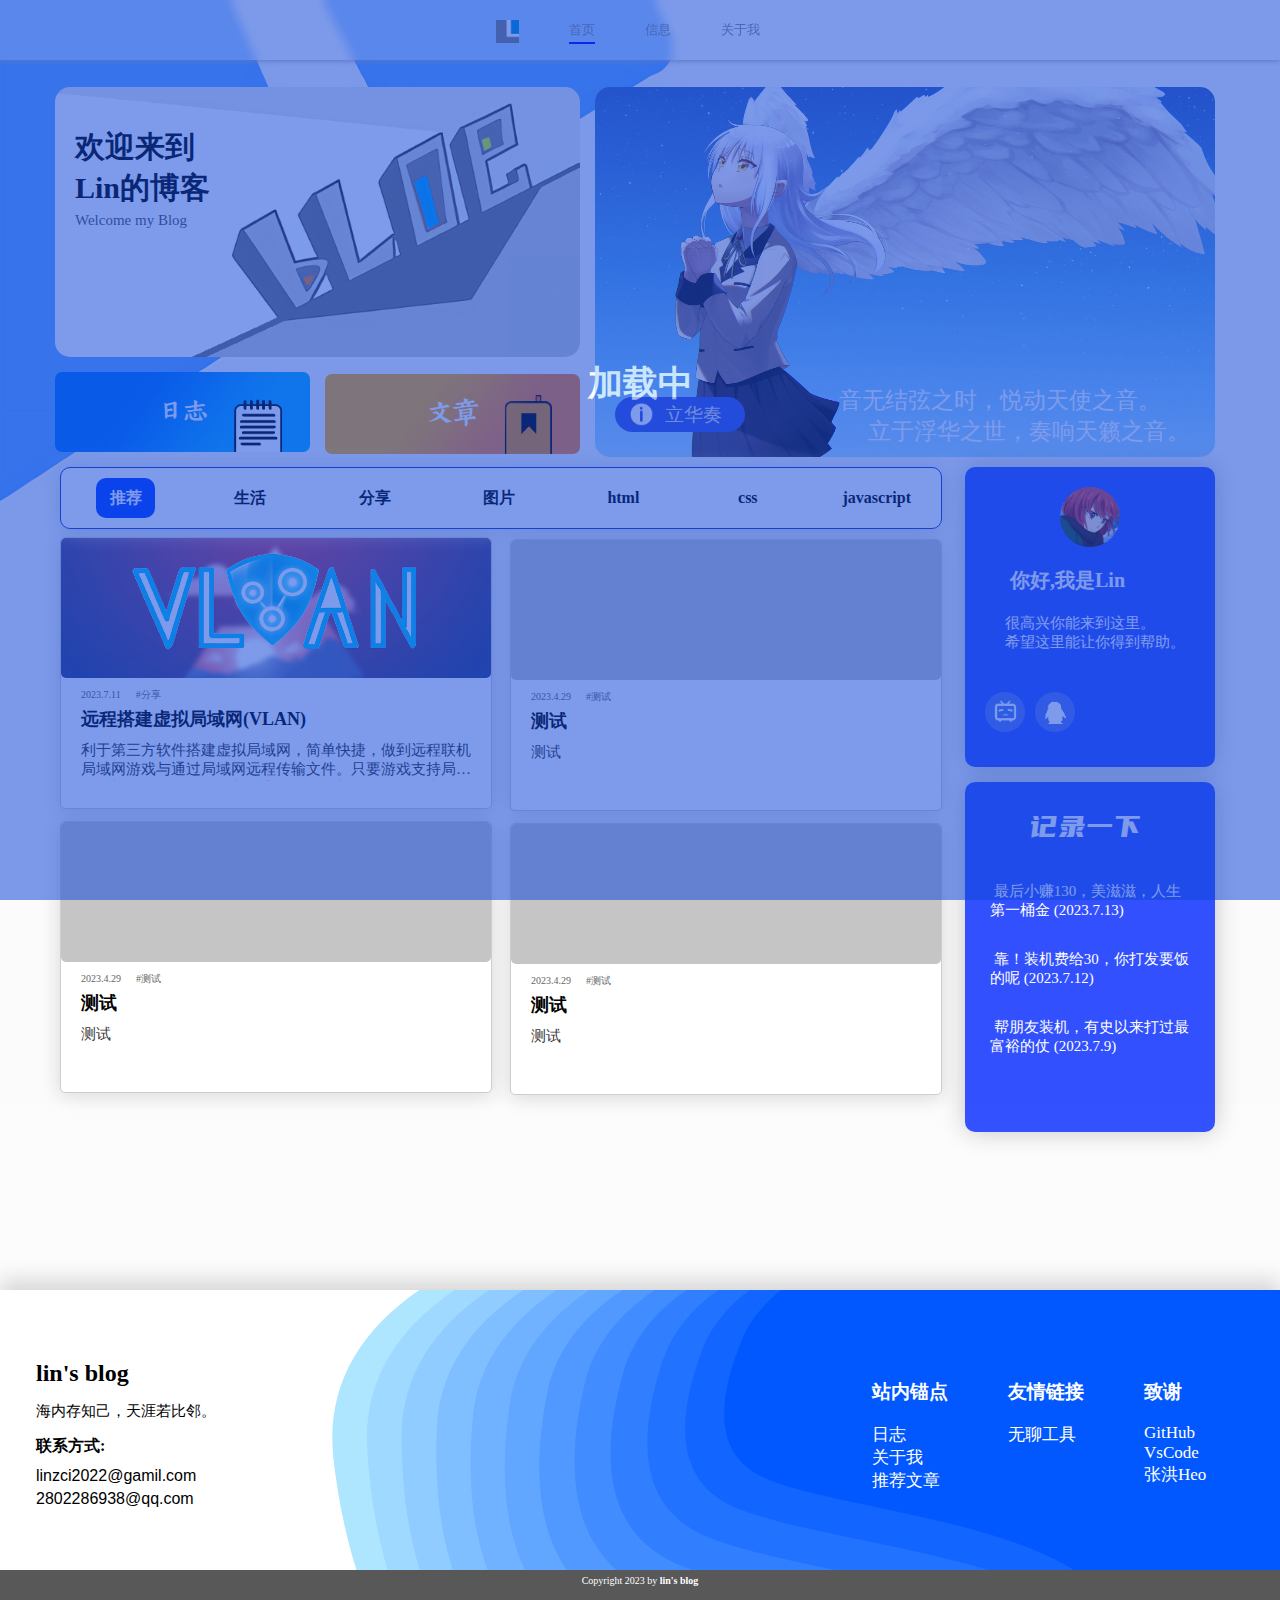
==== commit dd38dc17: "Add files via upload" ====
--- a/index.html
+++ b/index.html
@@ -33,11 +33,17 @@
     </div>
     <div id="html">
     <div class="top">
+        <div id="nav" style="position:absolute;top:80px;left: 35%;">
+            <div onclick="window.open('#','_self');" style="font-size: 20px;border: 1px solid black;border-radius: 20px;" class="nav-zi"><p style="margin:0; text-align:center;margin-top: 10px;">首页</p></div>
+            <div onclick="window.open('#weibu','_self');" style="margin-top:27px;font-size: 20px;" class="nav-zi"><p style="margin:0; text-align:center;">信息</p></div>
+            <div onclick="window.open('./test.html','_self');" style="margin-top:13px;font-size: 20px;" class="nav-zi"><p style="margin:0; text-align:center;">关于我</p></div>
+        </div>
         <ul id="biaoqian">
             <div id="page" style="width:23px; height: 23px; overflow: hidden; background-image: url(./img/logo.ico); background-size: cover;margin-right: 25px; transition-duration: 0.4s;"></div>
-            <li><a href="#">首页</a></li>
+            <li><a href="#" style="border-bottom: 2px solid blue;padding-bottom: 5px;">首页</a></li>
             <li><a href="#weibu">信息</a></li>
             <li><a href="./text.html">关于我</a></li>
+            <div id="button-top" style="background-image:url(./img/more.png);background-size:cover;"></div>
         </ul>
     </div>
     <!-- 底部栏 -->
@@ -116,22 +122,23 @@
             <div id="tiaozhuang" class="tiaozhuang" style= "width:40px; height:40px; border-radius:100px ;background-color:white;position: relative; top: 20px; left: 70px; background-image: url(./img/qq.png); background-size: 100% 105%; background-repeat: no-repeat;"   onclick="window.open('https://user.qzone.qq.com/2802286938');"></div>
         </div>
         <div id="about2" class="myself" style="position: absolute; top:710px; height:350px;" >
-           <div style="padding: 0; color:white; font-size: 30px; position: relative; left: 65px;margin-top: 25px; font-family:'fang';width: 150px;"> 每日说说</div>
-           <div  style="overflow:auto; width:100%; height: 220px;">
+           <div style="padding: 0; color:white; font-size: 30px; position: relative; left: 65px;margin-top: 25px; font-family:'fang';width: 150px;"> 记录一下</div>
+           <div  style="overflow:auto; width:100%; height: 220px; display: flex; flex-wrap: wrap; flex-direction: column-reverse;">
                 <div class="day"><p class="thing">&nbsp;帮朋友装机，有史以来打过最富裕的仗&nbsp;(2023.7.9)</p></div>
                 <div class="day"><p class="thing">&nbsp;靠！装机费给30，你打发要饭的呢&nbsp;(2023.7.12)</p></div>
+                <div class="day"><p class="thing">&nbsp;最后小赚130，美滋滋，人生第一桶金&nbsp;(2023.7.13)</p></div>
            </div>
         </div>
     </div>
         <div id="div6">
             <div id="like">
+                <div class="biaoqian"  style="background-color: #003cff;" onclick="window.open('./text.html','_self');"><a class="like" ><p style="font-weight:bold; cursor: pointer;color: white;">推荐</p></a></div>
                 <div class="biaoqian"  onclick="window.open('./text.html','_self');"><a class="like" ><p style="font-weight:bold; cursor: pointer;">生活</p></a></div>
                 <div class="biaoqian"  onclick="window.open('./text.html','_self');"><a class="like" ><p style="font-weight:bold; cursor: pointer;">分享</p></a></div>
                 <div class="biaoqian"  onclick="window.open('./text.html','_self');"><a class="like" ><p style="font-weight:bold; cursor: pointer;">图片</p></a></div>
                 <div class="biaoqian"  onclick="window.open('./text.html','_self');"><a class="like" ><p style="font-weight:bold; cursor: pointer;">html</p></a></div>
                 <div class="biaoqian"  onclick="window.open('./text.html','_self');"><a class="like" ><p style="font-weight:bold; cursor: pointer;">css</p></a></div>
-                <div class="biaoqian"  onclick="window.open('./text.html','_self');"><a class="like" ><p style="font-weight:bold; cursor: pointer;">js</p></a></div>
-                
+                <div class="biaoqian"  onclick="window.open('./text.html','_self');"><a class="like" ><p style="font-weight:bold; cursor: pointer;">javascript</p></a></div>    
         </div>
         </div>
         
--- a/css/top.css
+++ b/css/top.css
@@ -5,12 +5,14 @@
 .top {
     height: 60px;
     width: 100%;
-    background-color: rgba(255, 255, 255,50%);
-    box-shadow: 0 2px 20px 0 rgb(224, 224, 224);
+    background-color:rgb(252, 252, 252);
+    box-shadow: 0 1px 5px 0 rgb(173, 173, 173);
     position: fixed;
-    z-index: 99999;
-    backdrop-filter: blur(15px);
+    z-index: 9999998;
+    transition-duration: 0.4s;
+    -webkit-transition-duration: 0.4s; /* Safari */
 }
+
 ul {
     margin: 0;
     display: flex;
@@ -30,9 +32,53 @@
 li a:hover {
     color: rgb(25, 57, 201);
 }
-a{
+.top a{
     text-decoration:none;
+}
+#biaoqian li a:hover {
+    border-bottom: 2px solid blue; 
+    padding-bottom: 5px;
+}
+#biaoqian li a {
+    font-size: 13px;
+}
+#nav {
+    display: none;
+}
+.nav-zi {
+    width: 100px;
+    height: 40px;
+}
+#button-top {
+    width: 30px;
+    height: 23px;
+}
+#biaoqian {
+    transition-duration: 0.4s;
     -webkit-transition-duration: 0.4s; /* Safari */
-    transition-duration: 0.4s;
 }
-
+.nav-zi p {
+    font-size: 15px;
+}
+@media (min-width:450px) {
+    .top {
+        backdrop-filter: blur(5px);
+        background-color: rgba(255, 255, 255,50%);
+    }
+    .top:hover {
+        box-shadow: 0 2px 10px 0 rgb(158, 158, 158);
+        backdrop-filter: blur(20px);
+        background-color: rgba(255, 255, 255,80%);
+    }
+}
+@media (max-width:800px) {
+    ul {
+        justify-content: space-around ;
+    }
+    .top:hover {
+        height: 270px;
+    }
+    .top:hover #nav {
+        display: block;
+    }
+}--- a/css/home.css
+++ b/css/home.css
@@ -12,7 +12,7 @@
     left: 50%;
     transform: translateX(-50%);
     border: 2px solid rgba(0,0,0,0);
-    top: 80px;
+    top: 70px;
 }
 .neiron {
     width: 620px;
@@ -32,9 +32,11 @@
     background-color: rgb(255, 255, 255);
     -webkit-transition: all 250ms cubic-bezier(0.02, 0.01, 0.47, 1);
     transition: all 250ms cubic-bezier(.02, .01, .47, 1); 
+    display: flex;
+    align-items: center;
+    justify-content: center;
 }
 .anjian:hover {
-    transition-delay: 0s !important;
     box-shadow: 2px 5px 5px rgb(22, 22, 22, 0.24);
 }
 .b01 {
@@ -51,24 +53,38 @@
 }
 #like {
     width: 880px;
-    height: 50px;
+    height: 60px;
     background-color: rgb(255, 255, 255);
     border-radius: 10px;
     border: 1px solid rgb(25, 57, 201);
-    -webkit-transition-duration: 0.8s; /* Safari */
-    transition-duration: 0.8s;
     z-index: 9;
     box-shadow: 0 2px 20px 0 rgb(214, 214, 214);
+    white-space:nowrap;
+    overflow-y: auto;
+    display: flex;
+    align-items: center;
 }
 #like:hover {
-    border: 1px solid rgb(0, 47, 255);
     box-shadow: 0 2px 20px 0 rgb(214, 214, 214);
     text-decoration:none;
 }
-.like:hover {
-    color: rgb(25, 57, 201);
-    -webkit-transition-duration: 0.4s; /* Safari */
-    transition-duration: 0.4s;
+.biaoqian:hover  {
+    background-color: #003cff;
+    color: white;
+    width: 120px;
+}
+.biaoqian {
+    display: inline-block;
+    margin-right: 30px;
+    margin-left: 35px;
+    width: 80px;
+    height: 40px;
+    display: flex;
+    align-items: center;
+    justify-content: center;
+    -webkit-transition-duration: 0.2s; /* Safari */
+    transition-duration: 0.2s;
+    border-radius: 10px;
 }
 a:visited{
     color: rgb(65, 65, 65);
@@ -81,7 +97,7 @@
     box-shadow: 0px 0px 25px rgba(49, 49, 49, 0.24);
 }
 #lan:hover #tujian,#lan:hover #b003,#lan:hover #button {
-    filter: brightness(30%);
+    filter: brightness(25%);
 }
 #lan:hover #go {
     transform: translate(0,-360px);
@@ -143,7 +159,12 @@
 }
 .wenzhang:hover {
     border: 1px solid blue;
-    filter: blur(1px);
+}
+.all:hover {
+    color: rgb(0, 0, 179) !important;
+}
+.b004:hover {
+    color: rgb(0, 0, 179) !important;
 }
 #div1 {
     background-size: 110% 110%; 
@@ -171,19 +192,23 @@
 .bottom3 {
     font-size: 17px;
     color: white;
+    text-decoration: none;
+    -webkit-transition-duration: 0.4s; /* Safari */
+    transition-duration: 0.4s;   
+
 }
 .bottom3:visited{
     color:white;
 }
 h3 {
     font-family:'ali';
-    font-weight: normal;
 }
 .day {
     width: 200px;
     margin: 0 auto;
     border-radius: 5px;
     transition-duration: 0.4s; 
+    margin-top: 10px;
 }
 .day:hover {
     transform: translate(0,-4px);
@@ -199,8 +224,7 @@
     padding-bottom: 10px;
     padding-top: 10px;
     margin: 0 auto;
-    font-family: 'son';
-    font-size: 17px;
+    font-size: 15px;
 }
 #page:hover {
     filter: drop-shadow(blue,0,0);
@@ -216,11 +240,6 @@
     z-index: 9999999;
 }
 
-.biaoqian {
-    display: inline-block;
-    margin-left: 75px;
-    width: 60px;
-}
 #about2 ::-webkit-scrollbar
 {
     width: 6px;
@@ -240,21 +259,14 @@
 }
 
 @media (min-width:1190px) {
+    .nav,#button-top {
+        display: none;
+    }
     #div3 {
         position: absolute; 
         left:270px; 
         top:287px; 
     }
-    #b01 {
-        position:absolute; 
-        left:85px; 
-        margin-top: 23px;
-    }
-    #b02 {
-        position:absolute; 
-        left:105px; 
-        margin-top: 23px;
-    }
     #like {
         position: absolute;
         left: 20px;
--- a/css/home-m.css
+++ b/css/home-m.css
@@ -26,15 +26,9 @@
     }
     #b01 {
         font-size: 20px !important;
-        position: relative;
-        left: 40px;
-        top: 20px;
     }
     #b02 {
         font-size: 20px !important;
-        position: relative;
-        left: 45px;
-        top: 20px;
     }
     #div4 {
         display: flex;
@@ -190,7 +184,15 @@
     .bottom3 {
         color: black !important;
     }
-
+    .biaoqian {
+        background-color:white !important;
+    }
+    .biaoqian p {
+        color: black !important;
+    }
+    #biaoqian a {
+        display: none;
+    }
 }
 
 @media (max-width:311px) {
@@ -245,9 +247,3 @@
         margin: 0 auto;
     }
 }
-@media (min-width:335px) and (max-width:401px) {
-    .biaoqian {
-        margin-left: 26px;
-        width: 40px;
-    }
-}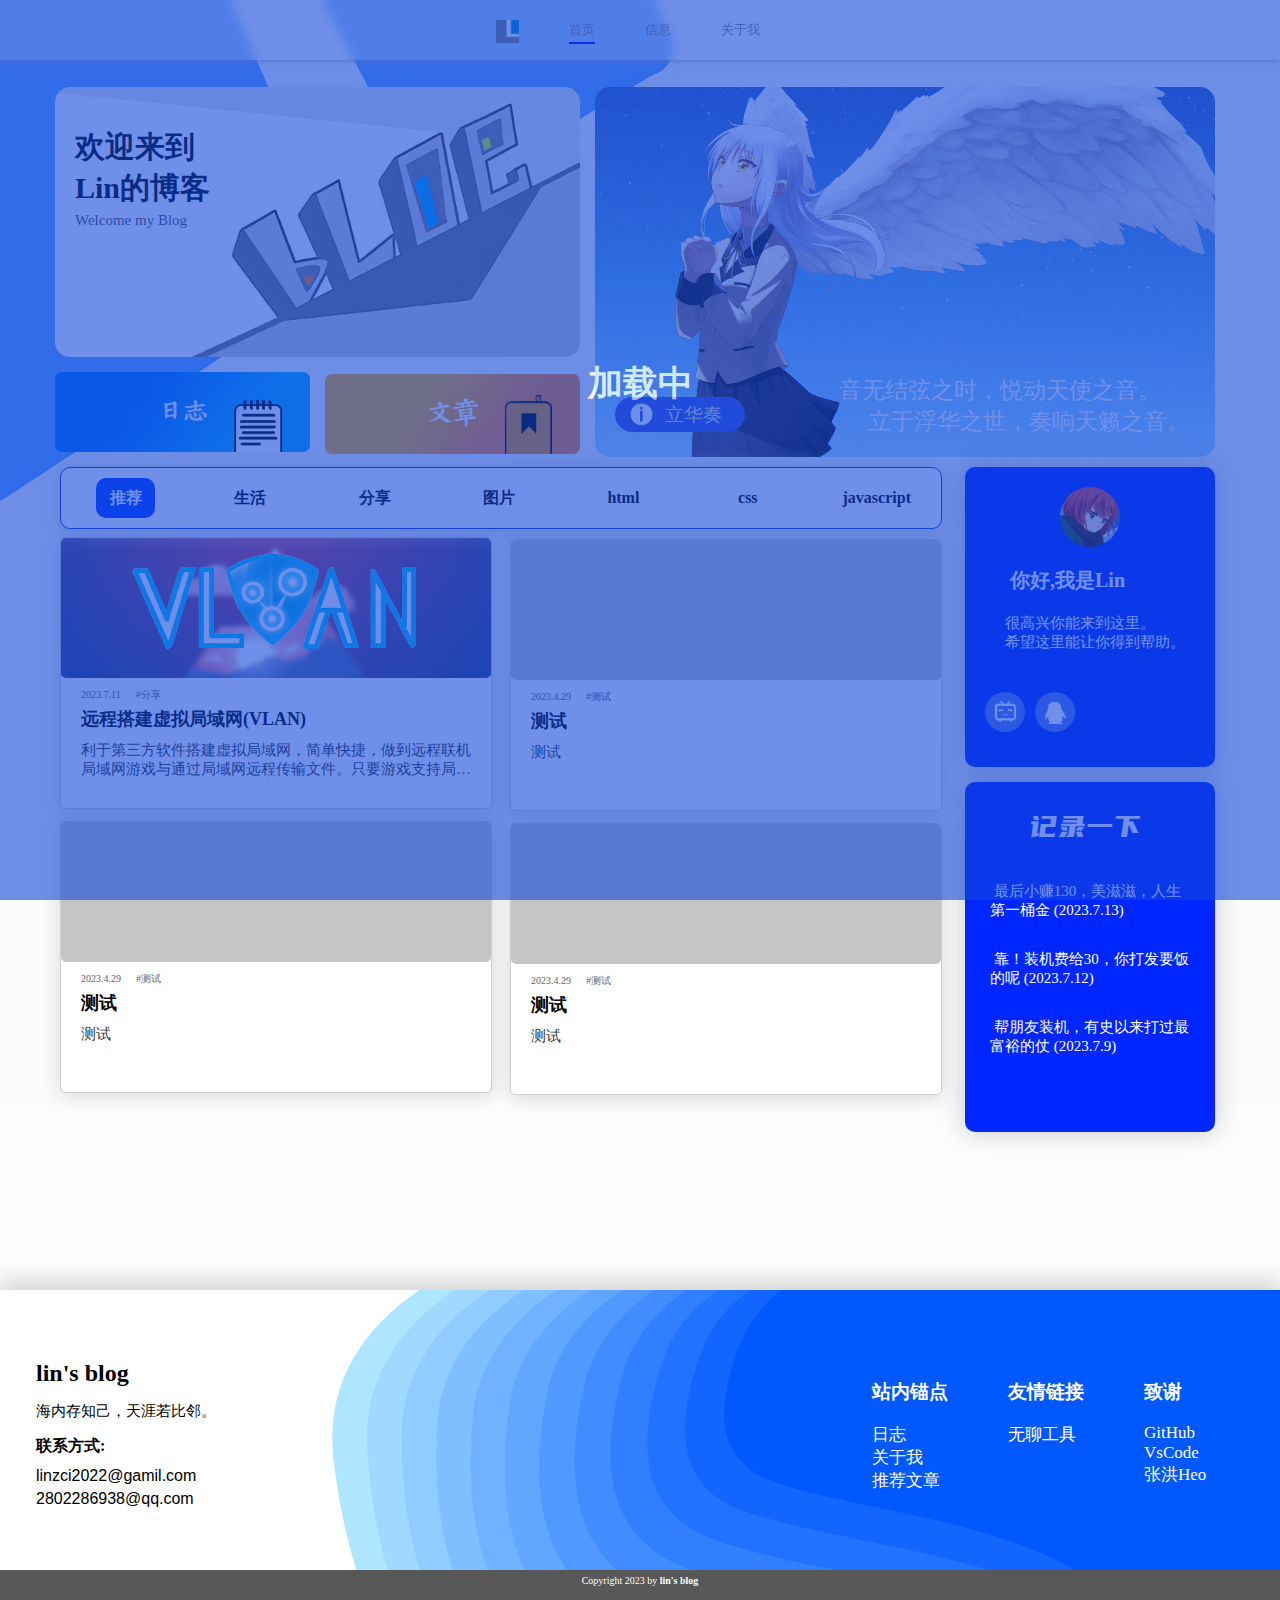
==== commit fe3ce4d6: "Add files via upload" ====
--- a/index.html
+++ b/index.html
@@ -93,7 +93,7 @@
     <div id="div14">
         <div id="lan" class="neiron" style="position: absolute; left: 540px; top: 0px; height: 370px;">
             <img src="./img/home.jpg" id="tujian" style="width: 100%; background-size: cover; background-repeat: no-repeat;">
-            <p id="b003" style="color: white; position:absolute ;top:275px; font-size: 23px; right: 25px; font-family: KaiTi;" >
+            <p id="b003" style="color: white; position:absolute ;top:265px; font-size: 23px; right: 25px; font-family: KaiTi;" >
             音无结弦之时，悦动天使之音。<br>&nbsp&nbsp&nbsp&nbsp&nbsp立于浮华之世，奏响天籁之音。
             </p>
             <div id="button">
--- a/css/top.css
+++ b/css/top.css
@@ -73,7 +73,7 @@
 }
 @media (max-width:800px) {
     ul {
-        justify-content: space-around ;
+        justify-content: space-around !important;
     }
     .top:hover {
         height: 270px;
--- a/css/home.css
+++ b/css/home.css
@@ -46,7 +46,7 @@
 .myself {
     width: 250px;
     height: 300px;
-    background-color: rgba(0, 38, 255, 80%);
+    background-color: rgba(0, 38, 255);
     border-radius: 10px;
     box-shadow: 0px 0px 25px rgba(24, 24, 24, 0.24);
 
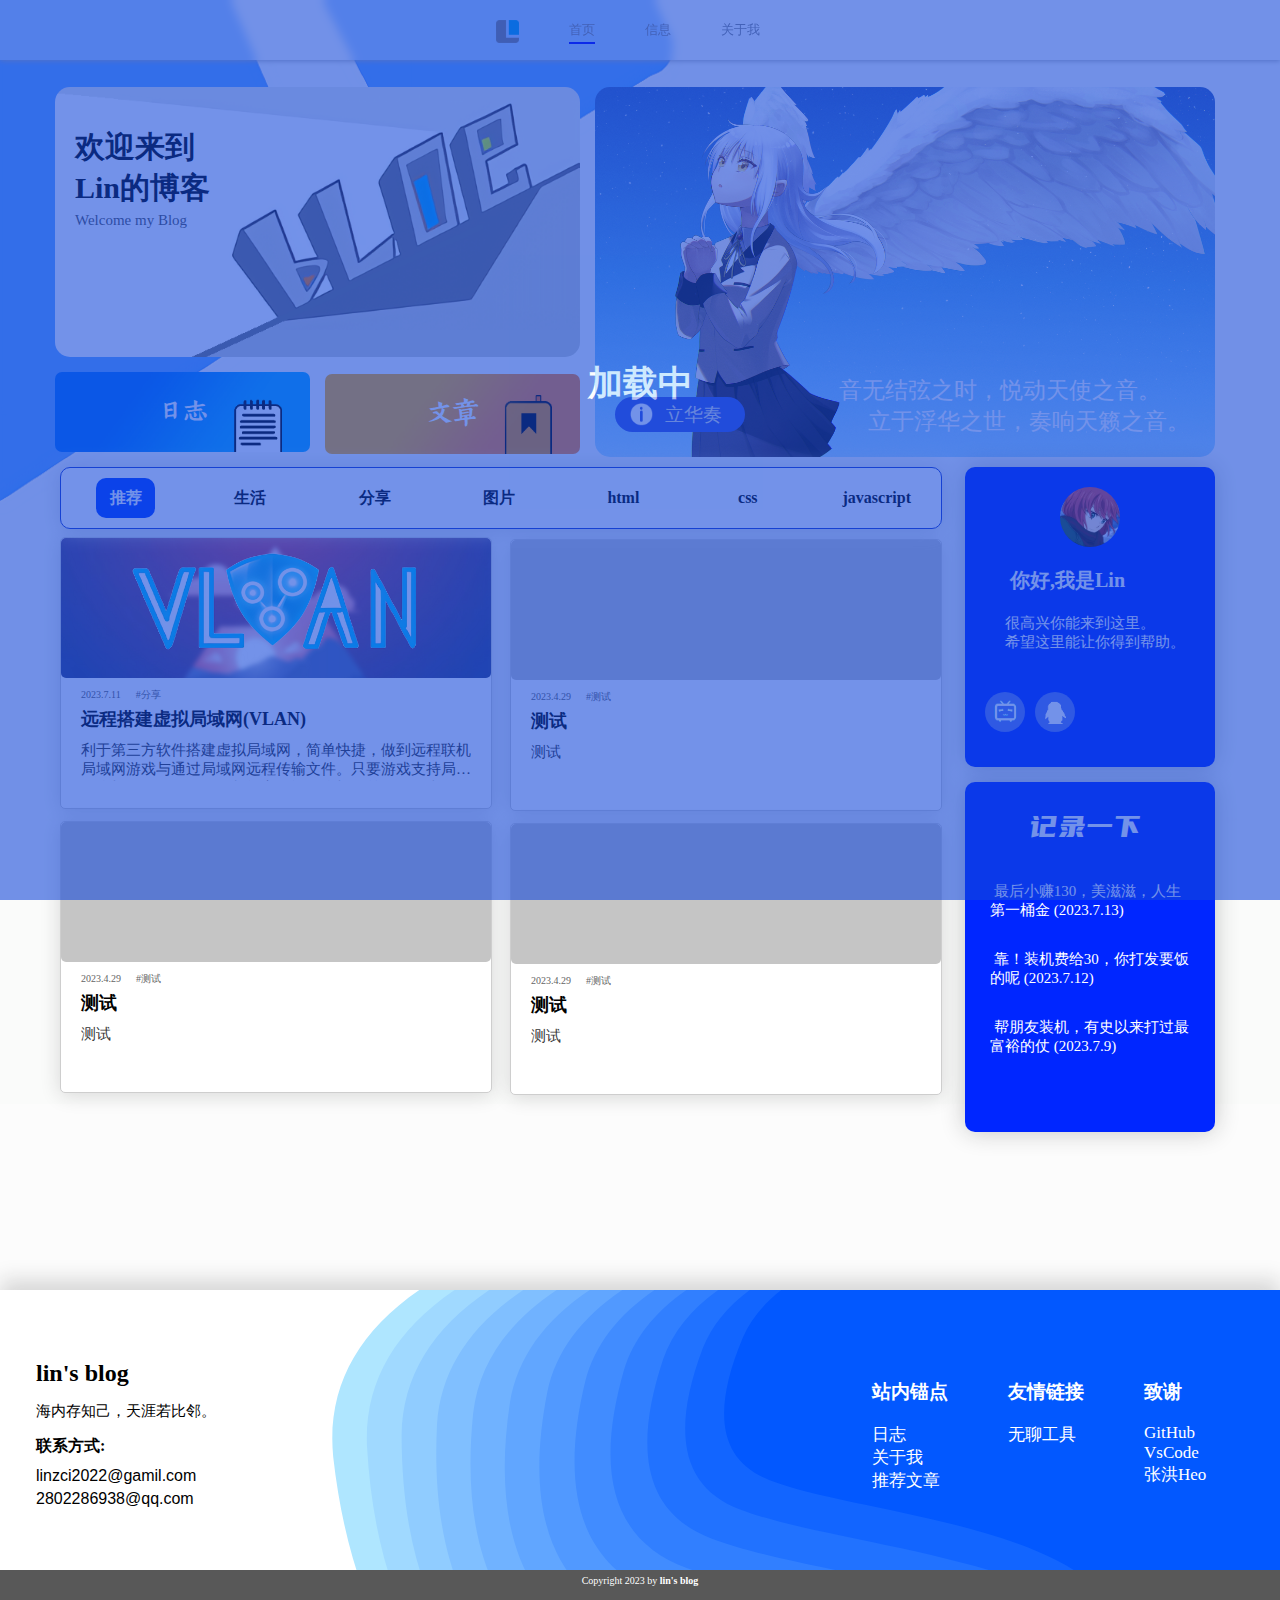
==== commit c042046c: "Add files via upload" ====
--- a/index.html
+++ b/index.html
@@ -116,7 +116,7 @@
     <div id="div12">
         <div id="about" class="myself">
             <div id="div13" style="width:60px; height:60px; border-radius:100px ;background-color:white; margin: 0 auto; background-image: url(./img/头像.jpg);background-size: 110% 100%;"></div>
-            <b id="b03"  style=" font-family:'sanji';font-size: 20px; color:white; margin:20px; position: relative; top: 40px; left: 25px;">你好,我是Lin</b>
+            <b id="b03"  style="font-size: 20px; color:white; margin:20px; position: relative; top: 40px; left: 25px;">你好,我是Lin</b>
             <p style="font-size: 15px; color:white; margin:20px; padding-right: 20px; position: relative; top: 40px; left: 20px;font-family:'sanji';">很高兴你能来到这里。<br>希望这里能让你得到帮助。</p>
             <div id="tiaozhuang" style="width:40px; height:40px; border-radius:100px ;background-color:white;position: relative; top: 60px; left: 20px; background-image: url(./img/bilibili.png); background-size: 100% 100%; background-repeat: no-repeat; "  onclick="window.open('https://space.bilibili.com/533679724');"></div>
             <div id="tiaozhuang" class="tiaozhuang" style= "width:40px; height:40px; border-radius:100px ;background-color:white;position: relative; top: 20px; left: 70px; background-image: url(./img/qq.png); background-size: 100% 105%; background-repeat: no-repeat;"   onclick="window.open('https://user.qzone.qq.com/2802286938');"></div>
--- a/css/home.css
+++ b/css/home.css
@@ -46,7 +46,7 @@
 .myself {
     width: 250px;
     height: 300px;
-    background-color: rgba(0, 38, 255);
+    background-color: rgb(0, 38, 255);
     border-radius: 10px;
     box-shadow: 0px 0px 25px rgba(24, 24, 24, 0.24);
 
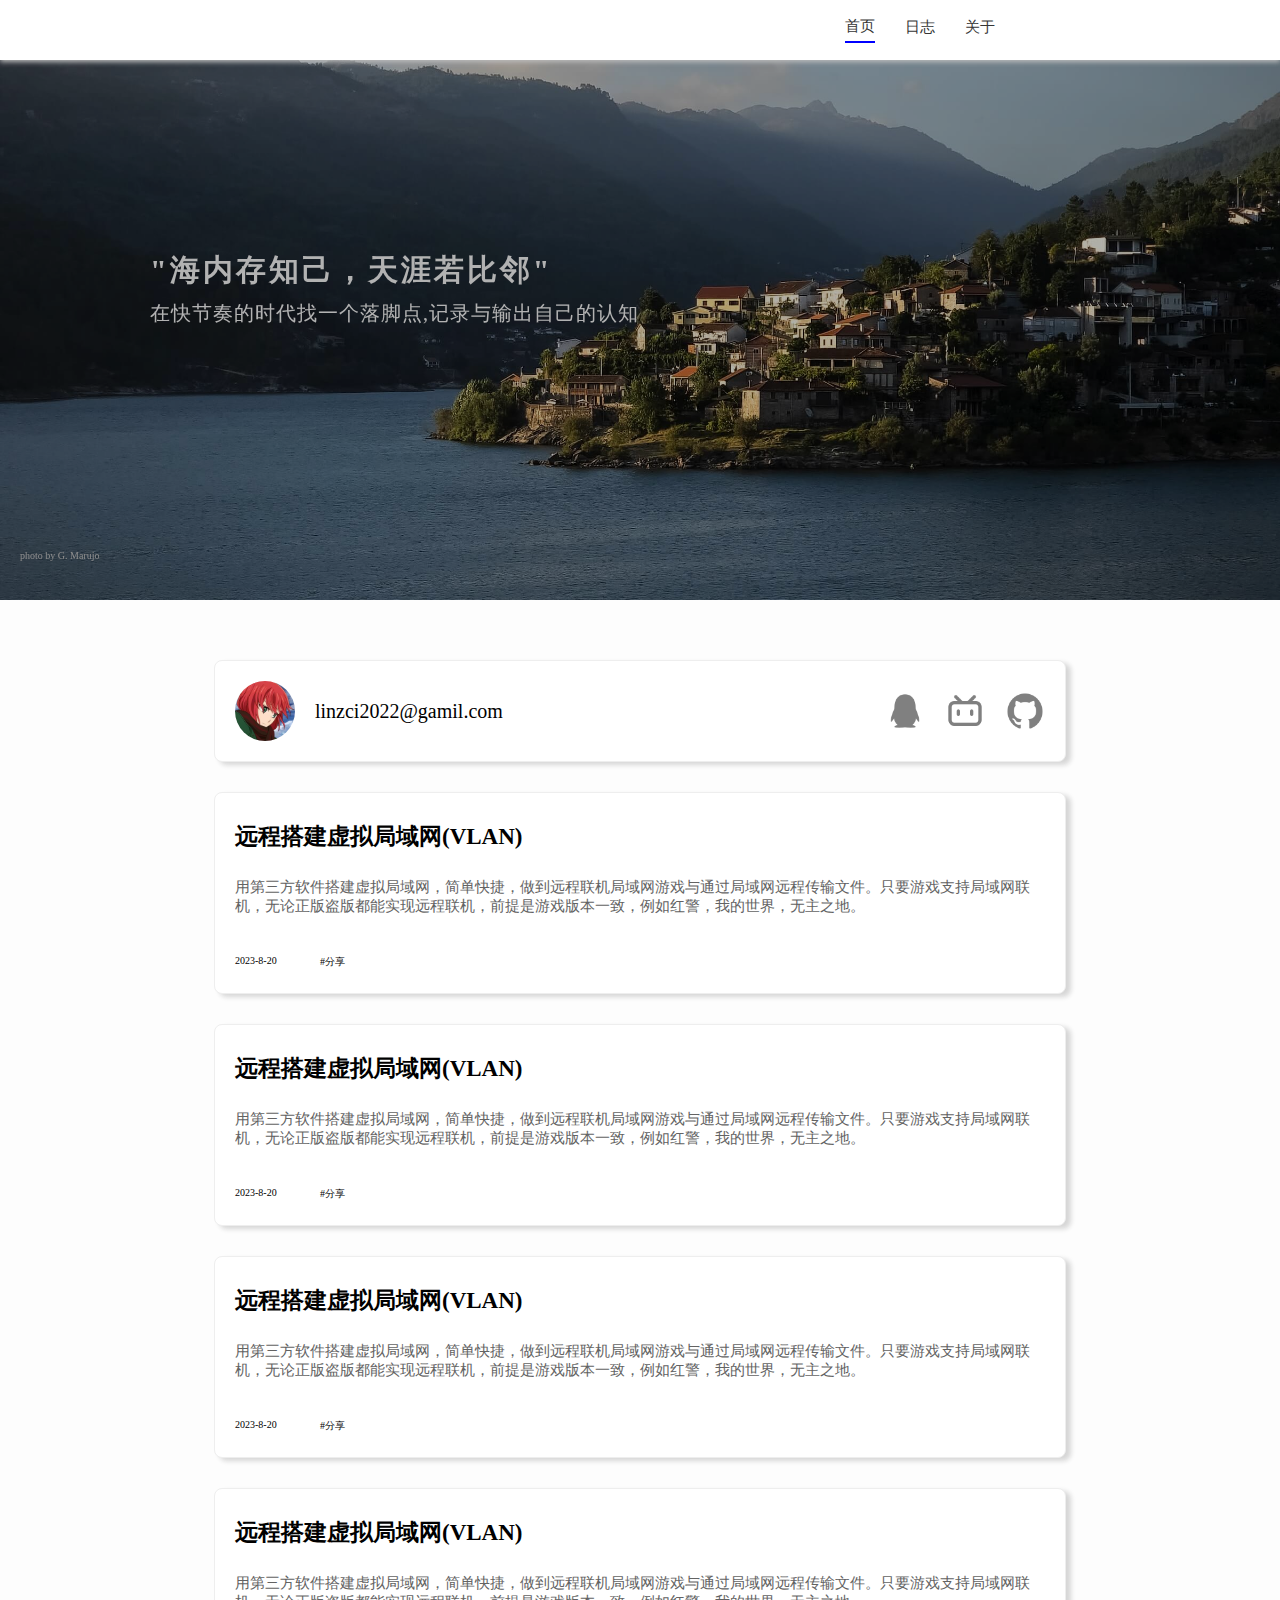
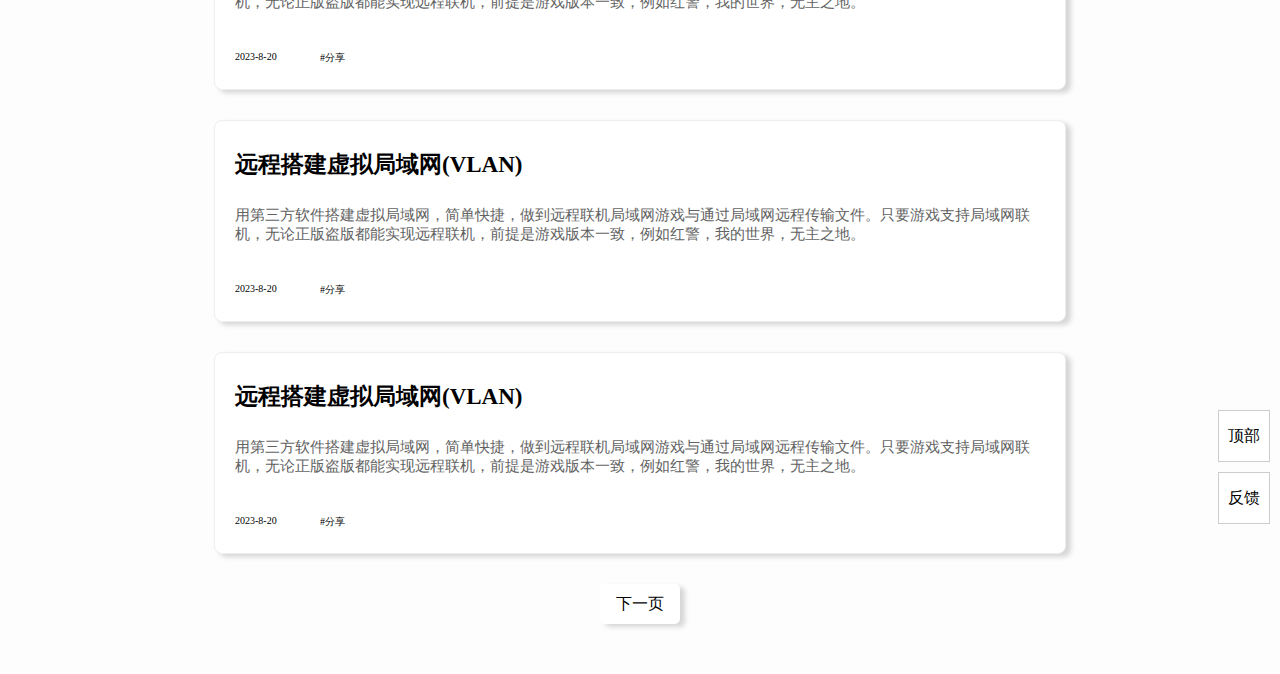
==== commit 0c7e247d: "Add files via upload" ====
--- a/index.html
+++ b/index.html
@@ -5,182 +5,141 @@
     <meta http-equiv="X-UA-Compatible" content="IE=edge">
     <meta name="viewport" content="width=device-width, initial-scale=1.0">
     <title>blog</title>
-    <link rel="stylesheet" href="./css/top.css">
-    <link rel="stylesheet" href="./css/home.css">
-    <link rel="stylesheet" href="./css/home-m.css">
-    <link rel="stylesheet" href="./font/font.css">
-    <script src="./JavaScript/jquery-3.5.1.min.js"></script>
-    <link rel="shortcut icon"type="image/x-icon" href="./img/logo.ico"media="screen" />
-    <script type="text/javascript">
-        document.onreadystatechange = function() {
-            if (document.readyState == "complete") {
-                setTimeout(function() {
-                    $(".loading").fadeOut(500);
-                }, 500);
-            }
-        }
-    </script>
+    <link rel="stylesheet" href="./css/index.css">
+    <link rel="stylesheet" href="./css/index-@media.css">
 </head>
-<body style="background-image: url(./img/background-img.png); background-size:cover;background-repeat: no-repeat;">
-    <!-- 不兼容 -->
-    <p class="nothing" style="font-size:30px; margin-top: 130px;">ERROR</p>
-    <p class="nothing">出现错误(⌯꒪꒫꒪)੭，屏幕分辨率不适配！赶快联系懒狗站长修改吧！ᕕ( ᐛ )ᕗ</p>
-    <p class="nothing">2802286938@qq.com</p>
-     <!-- 加载页面 -->
-     <div class="loading">
-        <b id="jiazai" style="color: #ffffff; position: absolute; left: 50%;transform: translateX(-50%);top: 40%; font-size: 35px; ">加载中</b>
-        <div class="loader"></div>
+<body>
+    <!-- top -->
+    <div id="top">
+        <div id="logo"></div>
+        <div id="tag">
+            <p onclick="window.open('#','_self')" class="zi" id="now">首页</p>
+            <p onclick="window.open('./log.html','_self')" class="zi">日志</p>
+            <p onclick="window.open('#','_self')" class="zi">关于</p>
+        </div>
     </div>
-    <div id="html">
-    <div class="top">
-        <div id="nav" style="position:absolute;top:80px;left: 35%;">
-            <div onclick="window.open('#','_self');" style="font-size: 20px;border: 1px solid black;border-radius: 20px;" class="nav-zi"><p style="margin:0; text-align:center;margin-top: 10px;">首页</p></div>
-            <div onclick="window.open('#weibu','_self');" style="margin-top:27px;font-size: 20px;" class="nav-zi"><p style="margin:0; text-align:center;">信息</p></div>
-            <div onclick="window.open('./test.html','_self');" style="margin-top:13px;font-size: 20px;" class="nav-zi"><p style="margin:0; text-align:center;">关于我</p></div>
+    <!-- img -->
+    <div id="img">
+        <b id="img-title">"海内存知己，天涯若比邻"</b>
+        <p id="img-more">在快节奏的时代找一个落脚点,记录与输出自己的认知</p>
+        <a id="img-link" href="https://unsplash.com/@marujo19">photo by G. Marujo</a>
+    </div>
+    <!-- article -->
+    <div id="content">
+
+        <!-- about me -->
+        <div class="content-about">
+            <div class="about-zi">
+                <div class="about-avatar"></div>
+                <div class="about-name"><p>linzci2022@gamil.com</p></div>
+            </div>
+
+            <div class="about-zi">
+                <div class="about-icon" id="qq-icon" onclick="window.open('https://user.qzone.qq.com/2802286938','_self')"></div>
+                <div class="about-icon" id="bilibili-icon" onclick="window.open('https://space.bilibili.com/533679724','_self')"></div>
+                <div class="about-icon" id="github-icon" onclick="window.open('#','_self')"></div>
+            </div>
         </div>
-        <ul id="biaoqian">
-            <div id="page" style="width:23px; height: 23px; overflow: hidden; background-image: url(./img/logo.ico); background-size: cover;margin-right: 25px; transition-duration: 0.4s;"></div>
-            <li><a href="#" style="border-bottom: 2px solid blue;padding-bottom: 5px;">首页</a></li>
-            <li><a href="#weibu">信息</a></li>
-            <li><a href="./text.html">关于我</a></li>
-            <div id="button-top" style="background-image:url(./img/more.png);background-size:cover;"></div>
-        </ul>
-    </div>
-    <!-- 底部栏 -->
-    <div id="weibu" style="background-image:url(./img/cool-background.svg);background-size:cover;">
-        <div class="bottom">
-            <div class="bottom4" style=" width:800px; height:150px;margin-bottom: 50px;">
-                <b style="font-size:24px; font-family:'Times New Roman', Times, serif">lin's blog</b>
-                <p style="font-family:FangSong; font-size:15px;">海内存知己，天涯若比邻。</p>
-                <b>联系方式:</b>
-                <p style="margin: 0; margin-top:10px; font-family:Arial, Helvetica, sans-serif;">linzci2022@gamil.com</p>
-                <p style="margin: 0; margin-top:5px; font-family:Arial, Helvetica, sans-serif;">2802286938@qq.com</p>
+
+        <div class="content-article"  onclick="window.open('./article/article001.html','_self')">
+            <div class="content-title">
+                <b>远程搭建虚拟局域网(VLAN)</b>
             </div>
-            <div class="bottom6" style="width:100px; height:150px;">
-                <h3 style="color:white;">站内锚点</h3>
-                <div class="bottom2">
-                    <a class="bottom3" href="./log.html">日志</a>
-                    <a class="bottom3" href="#">关于我</a>
-                    <a class="bottom3" href="#">推荐文章</a>
-                </div>
+            <div class="content-intro">
+                <p>用第三方软件搭建虚拟局域网，简单快捷，做到远程联机局域网游戏与通过局域网远程传输文件。只要游戏支持局域网联机，无论正版盗版都能实现远程联机，前提是游戏版本一致，例如红警，我的世界，无主之地。</p>
             </div>
-            <div style="width:100px; height:120px;">
-                <h3 style="color:white;">友情链接</h3>
-                <div class="bottom2">
-                    <a class="bottom3" href="http://narrator2023.github.io/boring-tool">无聊工具</a>
-                </div>
-            </div>
-            <div style="width:100px; height:150px;">
-                <h3 style="color:white;">致谢</h3>
-                <div class="bottom2">
-                    <a class="bottom3" href="">GitHub</a>
-                    <a class="bottom3" href="">VsCode</a>
-                    <a class="bottom3" href="">张洪Heo</a>
+            <div class="content-time">
+                <div class="time">
+                    <p>2023-8-20</p>
+                    <p>#分享</p>
                 </div>
             </div>
         </div>
-    </div>
-    <div class="bottom5" style="width:100%; height:30px; background-color: #585858; position: absolute; top:1570px; z-index: 99999;">
-        <p style="text-align:center; margin:0; margin-top:5px;color: white; font-size: 10px;">Copyright 2023 by <strong>lin's blog</strong></p>
-    </div>
-    <!-- 主页 -->
-    <div class="home">
-        <div id="div5">
-            <div id="div1" class="neiron" style="width:525px; background-image: url(./img/homem.png);background-repeat: no-repeat;">
-            <b class="b" style="font-size:30px; margin: 20px; position: absolute; top: 35px;">欢迎来到<br>Lin的博客</b>
-            <p style="position: absolute; top:120px; margin:20px; color: rgb(85, 85, 85); font-size: 15px;">Welcome my Blog</p></div>
+
+        <div class="content-article" onclick="window.open('#','_self')">
+            <div class="content-title">
+                <b>远程搭建虚拟局域网(VLAN)</b>
+            </div>
+            <div class="content-intro">
+                <p>用第三方软件搭建虚拟局域网，简单快捷，做到远程联机局域网游戏与通过局域网远程传输文件。只要游戏支持局域网联机，无论正版盗版都能实现远程联机，前提是游戏版本一致，例如红警，我的世界，无主之地。</p>
+            </div>
+            <div class="content-time">
+                <div class="time">
+                    <p>2023-8-20</p>
+                    <p>#分享</p>
+                </div>
+            </div>
         </div>
-    <div id="div14">
-        <div id="lan" class="neiron" style="position: absolute; left: 540px; top: 0px; height: 370px;">
-            <img src="./img/home.jpg" id="tujian" style="width: 100%; background-size: cover; background-repeat: no-repeat;">
-            <p id="b003" style="color: white; position:absolute ;top:265px; font-size: 23px; right: 25px; font-family: KaiTi;" >
-            音无结弦之时，悦动天使之音。<br>&nbsp&nbsp&nbsp&nbsp&nbsp立于浮华之世，奏响天籁之音。
-            </p>
-            <div id="button">
-                <img id="img2" src="./img/about.png" alt="" style="width:23px; position:absolute; left: 15px; top: 6px;">
-                <p id="p01" style="color: rgb(223, 223, 223); font-size: 19px; position: absolute; top: -14px; left: 50px;font-family:'sanji';">立华奏</p>
+
+        <div class="content-article"  onclick="window.open('#','_self')">
+            <div class="content-title" >
+                <b>远程搭建虚拟局域网(VLAN)</b>
             </div>
-            <p id="go" style="cursor: pointer;" onclick="window.open('./text.html','_self');">前往人物图鉴&nbsp;→</p>
+            <div class="content-intro">
+                <p>用第三方软件搭建虚拟局域网，简单快捷，做到远程联机局域网游戏与通过局域网远程传输文件。只要游戏支持局域网联机，无论正版盗版都能实现远程联机，前提是游戏版本一致，例如红警，我的世界，无主之地。</p>
+            </div>
+            <div class="content-time">
+                <div class="time">
+                    <p>2023-8-20</p>
+                    <p>#分享</p>
+                </div>
+            </div>
+        </div>
+
+        <div class="content-article"  onclick="window.open('#','_self')">
+            <div class="content-title" >
+                <b>远程搭建虚拟局域网(VLAN)</b>
+            </div>
+            <div class="content-intro">
+                <p>用第三方软件搭建虚拟局域网，简单快捷，做到远程联机局域网游戏与通过局域网远程传输文件。只要游戏支持局域网联机，无论正版盗版都能实现远程联机，前提是游戏版本一致，例如红警，我的世界，无主之地。</p>
+            </div>
+            <div class="content-time">
+                <div class="time">
+                    <p>2023-8-20</p>
+                    <p>#分享</p>
+                </div>
+            </div>
+        </div>
+
+        <div class="content-article"  onclick="window.open('#','_self')">
+            <div class="content-title">
+                <b>远程搭建虚拟局域网(VLAN)</b>
+            </div>
+            <div class="content-intro">
+                <p>用第三方软件搭建虚拟局域网，简单快捷，做到远程联机局域网游戏与通过局域网远程传输文件。只要游戏支持局域网联机，无论正版盗版都能实现远程联机，前提是游戏版本一致，例如红警，我的世界，无主之地。</p>
+            </div>
+            <div class="content-time">
+                <div class="time">
+                    <p>2023-8-20</p>
+                    <p>#分享</p>
+                </div>
+            </div>
+        </div>
+
+        <div class="content-article"  onclick="window.open('#','_self')">
+            <div class="content-title">
+                <b>远程搭建虚拟局域网(VLAN)</b>
+            </div>
+            <div class="content-intro">
+                <p>用第三方软件搭建虚拟局域网，简单快捷，做到远程联机局域网游戏与通过局域网远程传输文件。只要游戏支持局域网联机，无论正版盗版都能实现远程联机，前提是游戏版本一致，例如红警，我的世界，无主之地。</p>
+            </div>
+            <div class="content-time">
+                <div class="time">
+                    <p>2023-8-20</p>
+                    <p>#分享</p>
+                </div>
+            </div>
+        </div>
+
+        <div id="next">
+            <p>下一页</p>
         </div>
     </div>
 
-        <div id="div4">
-            <div onclick="window.open('./log.html','_self');" id="div2" class="anjian" style=" background-image: url(./img/log.jpg); background-size: 100% 130%; background-repeat: no-repeat; background-position: 0 -15px;" >
-            <b class="b01" id="b02" style="color:white; font-size:25px;">日志</b>
-            </div>
-            <div  onclick="window.open('./text.html','_self');" id="div3" class="anjian" style="background-image: url(./img/book.jpg); background-size: 100% 130%; background-position: 0 -15px; background-repeat: no-repeat;">
-            <b class="b01" id="b01" style="color:white; font-size:25px;">文章</b>
-            </div>
-        </div>
-        
-    <div id="div12">
-        <div id="about" class="myself">
-            <div id="div13" style="width:60px; height:60px; border-radius:100px ;background-color:white; margin: 0 auto; background-image: url(./img/头像.jpg);background-size: 110% 100%;"></div>
-            <b id="b03"  style="font-size: 20px; color:white; margin:20px; position: relative; top: 40px; left: 25px;">你好,我是Lin</b>
-            <p style="font-size: 15px; color:white; margin:20px; padding-right: 20px; position: relative; top: 40px; left: 20px;font-family:'sanji';">很高兴你能来到这里。<br>希望这里能让你得到帮助。</p>
-            <div id="tiaozhuang" style="width:40px; height:40px; border-radius:100px ;background-color:white;position: relative; top: 60px; left: 20px; background-image: url(./img/bilibili.png); background-size: 100% 100%; background-repeat: no-repeat; "  onclick="window.open('https://space.bilibili.com/533679724');"></div>
-            <div id="tiaozhuang" class="tiaozhuang" style= "width:40px; height:40px; border-radius:100px ;background-color:white;position: relative; top: 20px; left: 70px; background-image: url(./img/qq.png); background-size: 100% 105%; background-repeat: no-repeat;"   onclick="window.open('https://user.qzone.qq.com/2802286938');"></div>
-        </div>
-        <div id="about2" class="myself" style="position: absolute; top:710px; height:350px;" >
-           <div style="padding: 0; color:white; font-size: 30px; position: relative; left: 65px;margin-top: 25px; font-family:'fang';width: 150px;"> 记录一下</div>
-           <div  style="overflow:auto; width:100%; height: 220px; display: flex; flex-wrap: wrap; flex-direction: column-reverse;">
-                <div class="day"><p class="thing">&nbsp;帮朋友装机，有史以来打过最富裕的仗&nbsp;(2023.7.9)</p></div>
-                <div class="day"><p class="thing">&nbsp;靠！装机费给30，你打发要饭的呢&nbsp;(2023.7.12)</p></div>
-                <div class="day"><p class="thing">&nbsp;最后小赚130，美滋滋，人生第一桶金&nbsp;(2023.7.13)</p></div>
-           </div>
-        </div>
-    </div>
-        <div id="div6">
-            <div id="like">
-                <div class="biaoqian"  style="background-color: #003cff;" onclick="window.open('./text.html','_self');"><a class="like" ><p style="font-weight:bold; cursor: pointer;color: white;">推荐</p></a></div>
-                <div class="biaoqian"  onclick="window.open('./text.html','_self');"><a class="like" ><p style="font-weight:bold; cursor: pointer;">生活</p></a></div>
-                <div class="biaoqian"  onclick="window.open('./text.html','_self');"><a class="like" ><p style="font-weight:bold; cursor: pointer;">分享</p></a></div>
-                <div class="biaoqian"  onclick="window.open('./text.html','_self');"><a class="like" ><p style="font-weight:bold; cursor: pointer;">图片</p></a></div>
-                <div class="biaoqian"  onclick="window.open('./text.html','_self');"><a class="like" ><p style="font-weight:bold; cursor: pointer;">html</p></a></div>
-                <div class="biaoqian"  onclick="window.open('./text.html','_self');"><a class="like" ><p style="font-weight:bold; cursor: pointer;">css</p></a></div>
-                <div class="biaoqian"  onclick="window.open('./text.html','_self');"><a class="like" ><p style="font-weight:bold; cursor: pointer;">javascript</p></a></div>    
-        </div>
-        </div>
-        
-
-
-    <div id="div11">
-        <div id="div7" class="wenzhang" onclick="window.open('./article/article001.html','_self');" style="cursor: pointer;">
-           <div id="img1" style="width: 100%; height:140px; background-color: rgb(197, 197, 197); background-image: url(./img/neiron01.png); background-size:cover; background-repeat: no-repeat; border-radius: 5px;"></div>
-           <p style="color:rgb(100, 100, 100); font-size: 10px; margin:20px; margin-top:10px; margin-bottom: 5px;">2023.7.11&nbsp;&nbsp;&nbsp;&nbsp;&nbsp;&nbsp;#分享</p>
-           <div class="div15">
-                <b class="b004" style="color: black; font-size: 18px; margin: 20px;">远程搭建虚拟局域网(VLAN)</b>
-           </div>
-           <p class="all" style="text-overflow: ellipsis; font-size:15px; color:#363636; margin-left: 20px; margin-top: 10px;  width: 390px; height:40px; word-wrap:break-word; word-break:break-all; overflow: hidden; display: -webkit-box; -webkit-line-clamp: 2; -webkit-box-orient: vertical;">
-            利于第三方软件搭建虚拟局域网，简单快捷，做到远程联机局域网游戏与通过局域网远程传输文件。只要游戏支持局域网联机，无论正版盗版都能实现远程联机，前提是版本一致</p>
-        </div>
-        <div id="div8" class="wenzhang" onclick="window.open('./001.html','_self');"style="cursor: pointer;">
-            <div id="img1" style="width: 100%; height:140px; background-color: rgb(197, 197, 197); background-image: url(./img/neiron.png); background-size: cover; background-repeat: no-repeat; border-radius: 5px; background-position: 20% 50%;"></div>
-            <p style="color:rgb(100, 100, 100); font-size: 10px; margin:20px; margin-top:10px; margin-bottom: 5px;">2023.4.29&nbsp;&nbsp;&nbsp;&nbsp;&nbsp;&nbsp;#测试</p>
-            <div class="div15">
-                <b class="b004" style="color: black; font-size: 18px; margin: 20px;">测试</b>
-            </div>
-            <p class="all" style="text-overflow: ellipsis; font-size:15px; color:#363636; margin-left: 20px; margin-top: 10px;  width: 390px; height:40px; word-wrap:break-word; word-break:break-all; overflow: hidden; display: -webkit-box; -webkit-line-clamp: 2; -webkit-box-orient: vertical;">
-                测试</p>
-        </div>
-        <div id="div9" class="wenzhang" style="cursor: pointer;">
-            <div id="img1" style="width: 100%; height:140px; background-color: rgb(197, 197, 197); background-image: url(./img/neiron.png); background-size: cover; background-repeat: no-repeat; border-radius: 5px;"></div>
-            <p style="color:rgb(100, 100, 100); font-size: 10px; margin:20px; margin-top:10px; margin-bottom: 5px;">2023.4.29&nbsp;&nbsp;&nbsp;&nbsp;&nbsp;&nbsp;#测试</p>
-            <div class="div15">
-                <b class="b004" style="color: black; font-size: 18px; margin: 20px;">测试</b>
-            </div>
-            <p class="all" style="text-overflow: ellipsis; font-size:15px; color:#363636; margin-left: 20px; margin-top: 10px;  width: 390px; height:40px; word-wrap:break-word; word-break:break-all; overflow: hidden; display: -webkit-box; -webkit-line-clamp: 2; -webkit-box-orient: vertical;">
-                测试</p>
-        </div>
-        <div id="div10" class="wenzhang" style="cursor: pointer;">
-            <div id="img1" style="width: 100%; height:140px; background-color: rgb(197, 197, 197); background-image: url(./img/neiron.png); background-size: cover; background-repeat: no-repeat; border-radius: 5px;"></div>
-            <p style="color:rgb(100, 100, 100); font-size: 10px; margin:20px; margin-top:10px; margin-bottom: 5px;">2023.4.29&nbsp;&nbsp;&nbsp;&nbsp;&nbsp;&nbsp;#测试</p>
-            <div class="div15">
-                <b class="b004" style="color: black; font-size: 18px; margin: 20px;">测试</b>
-            </div>
-            <p class="all" style="text-overflow: ellipsis; font-size:15px; color:#363636; margin-left: 20px; margin-top: 10px;  width: 390px; height:40px; word-wrap:break-word; word-break:break-all; overflow: hidden; display: -webkit-box; -webkit-line-clamp: 2; -webkit-box-orient: vertical;">
-                测试</p>
-       </div>
+    <!-- tool -->
+    <div id="tool">
+        <div  onclick="window.open('#','_self')" class="tool"><p>顶部</p></div>
+        <div  onclick="window.open('#','_self')" class="tool"><p>反馈</p></div>
     </div>
 </body>
 </html>--- a/css/index.css
+++ b/css/index.css
@@ -0,0 +1,262 @@
+body {
+    margin: 0;
+    padding: 0;
+    height: 100%;
+    width: 100%;
+    background-color: rgb(253, 253, 253);
+}
+p {
+    margin: 0;
+}
+
+a {
+    text-decoration:none;
+}
+html {
+    scroll-behavior: smooth;
+}
+/* top */
+#top {
+    width: 100%;
+    height: 60px;
+    background-color: rgb(255, 255, 255);
+    display: flex;
+    justify-content: space-around;
+    align-items: center;
+    box-shadow:0 2px 5px rgb(189, 189, 189);
+    position: fixed;
+    z-index: 9999;
+    top: 0;
+    cursor: pointer;
+}
+#logo {
+    width: 80px;
+    height: 40px;
+    background-color: white;
+    display: flex;
+    justify-content: center;
+    align-items: center;
+}
+#logo p {
+    font-size:20px;
+}
+#tag {
+    width: 300px;
+    height:40px;
+    background-color: rgb(255, 255, 255);
+    display: flex;
+    justify-content:center;
+    align-items: center;
+}
+.zi {
+    margin-left: 30px;
+    color: rgb(53, 53, 53);
+    padding-bottom: 5px;
+    font-size: 15px;
+}
+#now {
+    border-bottom: 2px solid blue;
+}
+.zi:hover {
+    border-bottom: 2px solid blue;
+    color: rgb(45, 45, 255);
+}
+
+/* img */
+#img {
+    width: 100%;
+    height: 600px;
+    background-image: url(../img/background.jpg);
+    background-size: cover;
+    background-position: center;
+    filter: brightness(70%);
+    transition-duration:300ms;
+}
+#img:hover {
+    filter: brightness(110%);
+}
+#img-title {
+    color: white;
+    font-size: 30px;
+    position: absolute;
+    top: 250px;
+    margin-left: 150px;
+    letter-spacing: 3px;
+}
+#img-more {
+    color: white;
+    font-size: 20px;
+    position: absolute;
+    top: 300px;
+    margin-left: 150px;
+    letter-spacing: 1px;
+}
+#img-link {
+    font-size: 10px;
+    position: absolute;
+    top: 550px;
+    margin-left: 20px;
+    color: rgb(201, 201, 201);
+}
+#img-link::before {
+    color: rgb(196, 196, 196);
+}
+#img-title,b {
+    cursor: pointer;
+}
+
+
+/* content */
+#content {
+    margin-top: 60px;
+}
+.content-article {
+    max-width: 850px;
+    height: 200px;
+    background-color: rgb(255, 255, 255);
+    margin: 0 auto;
+    margin-bottom:30px;
+    border: 1px solid rgb(238, 238, 238);
+    border-radius: 8px;
+    box-shadow: 5px 3px 5px rgb(214, 214, 214);
+    transition-duration:200ms;
+    display: flex;
+    flex-wrap: wrap;
+    align-items: center;
+    cursor: pointer;
+}
+.content-article:hover {
+    max-width: 860px;
+    height: 210px;
+    margin-bottom: 20px;
+    box-shadow: 0 0 5px 3px rgb(199, 199, 199);
+}
+.content-title {
+    max-width: 800px;
+    height: 20%;
+    font-size: 23px;
+    margin-left:20px;
+    margin-right: 20px;
+    margin-top: 20px;
+    transition-duration:300ms;
+}
+.content-title:hover {
+    color: rgb(57, 57, 255);
+}
+.content-intro {
+    max-width: 800px;
+    height: 30%;
+    font-size: 15px;
+    word-break:break-word;
+    overflow:hidden;
+    -webkit-line-clamp: 2; 
+    -webkit-box-orient: vertical;
+    margin-left:20px;
+    margin-right: 20px;
+    color: rgb(99, 99, 99);
+}
+.content-time {
+    max-width: 800px;
+    height: 15%;
+    font-size: 10px;
+    margin-left:20px;
+    margin-right: 20px;
+}
+.time {
+    width:110px;
+    display: flex;
+    justify-content: space-between;
+}
+#next {
+    width: 80px;
+    height: 40px;
+    box-shadow: 5px 3px 5px rgb(214, 214, 214);
+    background-color: rgb(255, 255, 255);
+    display: flex;
+    align-items: center;
+    justify-content: center;
+    margin: 0 auto;
+    margin-bottom: 50px;
+    transition-duration:300ms;
+    border-radius: 5px;
+    cursor:pointer;
+}
+#next:hover {
+    background-color: rgb(0, 0, 209);
+    color: white;
+}
+.content-about {
+    max-width: 850px;
+    height: 100px;
+    background-color: rgb(255, 255, 255);
+    margin: 0 auto;
+    margin-bottom:30px;
+    border: 1px solid rgb(238, 238, 238);
+    border-radius: 8px;
+    box-shadow: 5px 3px 5px rgb(214, 214, 214);
+    display: flex;
+    align-items: center;
+    justify-content: space-between;
+    flex-wrap: wrap;
+}
+.about-avatar {
+    height: 60px;
+    width: 60px;
+    border-radius: 50px;
+    background-image: url(../img/头像.jpg);
+    background-size: cover;
+    margin-left: 20px;
+}
+.about-name {
+    margin-left: 20px;
+    font-size: 20px;
+}
+.about-zi {
+    display: flex;
+    align-items: center;
+}
+.about-icon {
+    height: 40px;
+    width: 40px;
+    border-radius: 50px;
+    background-size: cover;
+    margin:10px;
+    transition-duration:200ms;
+    filter: opacity(50%);
+}
+#qq-icon {
+    background-image: url(../img/icon/qq_icon.png);
+}
+#bilibili-icon {
+    background-image: url(../img/icon/bilibili_icon.png);
+}
+#github-icon {
+    background-image: url(../img/icon/github_icon.png);
+    margin-right: 20px;
+}
+#qq-icon:hover,#bilibili-icon:hover,#github-icon:hover {
+    filter: opacity(100%);
+}
+
+/* tool */
+#tool {
+    position: absolute;
+    top: 2000px;
+    right: 10px;
+}
+.tool {
+    width: 50px;
+    height: 50px;
+    background-color: white;
+    border: 1px solid rgb(204, 204, 204);
+    margin-top: 10px;
+    display: flex;
+    align-items:center;
+    justify-content:center;
+    transition-duration:300ms;
+    cursor:pointer;
+}
+.tool:hover {
+    background-color: rgb(0, 0, 189);
+    color: white;
+}--- a/css/index-@media.css
+++ b/css/index-@media.css
@@ -0,0 +1,67 @@
+/* img */
+@media (max-width:850px) and (min-width:0px) {
+    #img-title {
+        font-size: 23px;
+        margin-left: 10%;
+        letter-spacing: 1px;
+    }
+    #img-more {
+        font-size: 15px;
+        margin-left: 10%;
+    }
+}
+@media (max-width:400px) and (min-width:0px) {
+    #img-title {
+        letter-spacing: 0;
+        font-size: 18px;
+        top: 200px;
+    }
+    #img-more {
+        font-size: 8px;
+        margin-right: 15px;
+        top: 250px;
+    }
+}
+/* tool */
+@media (max-width:1000px) and (min-width:0px) {
+    #tool {
+        display: none;
+    }
+}
+/* content */
+@media (max-width:560px) and (min-width:0px) {
+    .content-article {
+        height: 270px;
+    }
+    .content-intro {
+        height: 35%;
+    }
+    .content-article:hover {
+        height: 280px;
+        margin-bottom: 20px;
+        box-shadow: 0 0 5px 3px rgb(199, 199, 199);
+    }
+    .about-name {
+        display: none;
+    }
+}
+
+@media (max-width:920px) and (min-width:0px) {
+    .content-article,
+    .content-about {
+        width: 90%;
+    }
+}
+@media (max-width:330px) {
+    .about-avatar{
+        width: 40px;
+        height: 40px;
+    }
+    .about-icon {
+        width: 30px;
+        height: 30px;
+    }
+    .content-about {
+        height: 80px;
+    }
+}